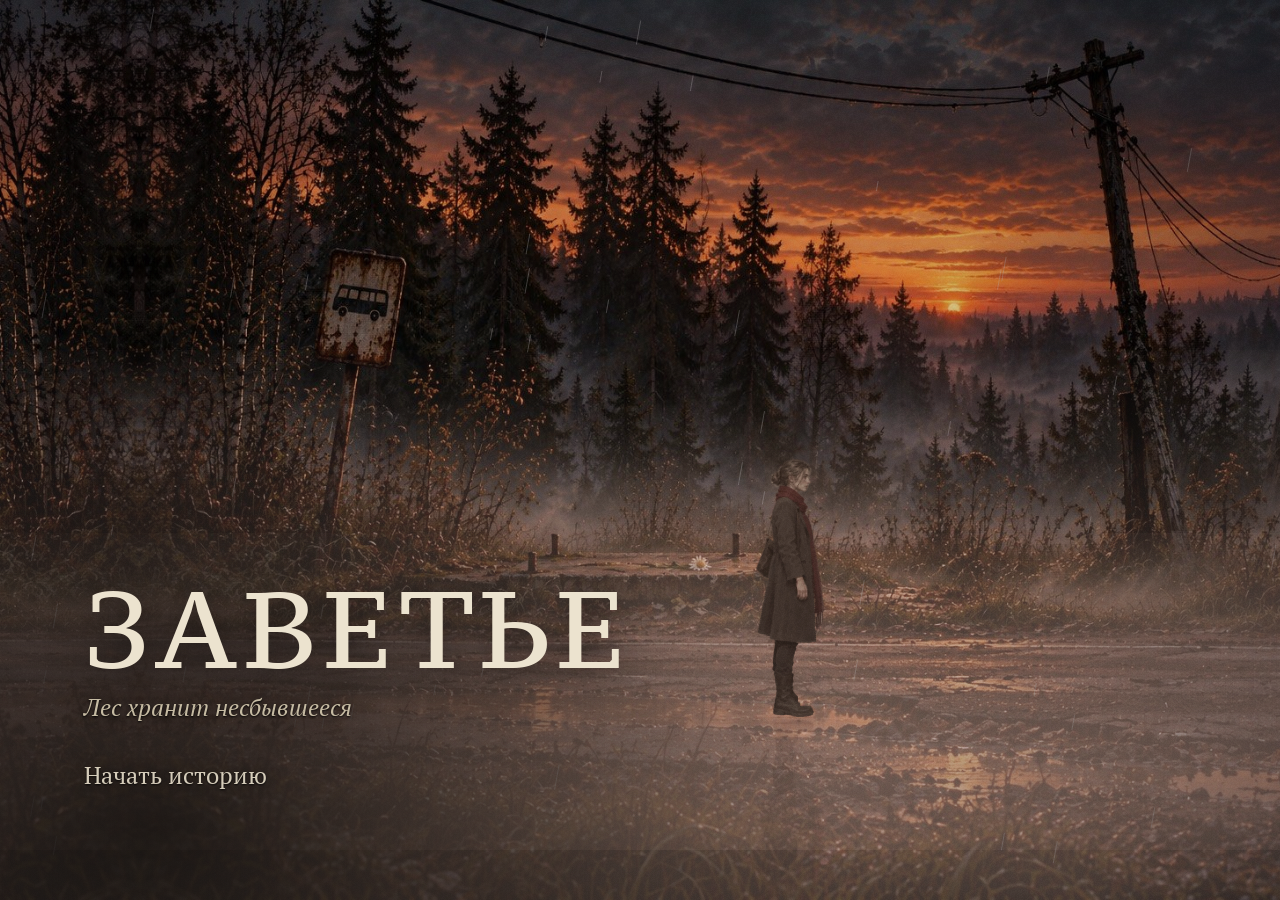
==== zavetye/index.html @ 9f2242a4 "Second audit: quiet book typography and fewer 'generated' tricks - Fonts: PT Serif for text and UI, " ====
<!doctype html>
<html lang="ru">
<head>
<meta charset="utf-8">
<meta name="viewport" content="width=device-width, initial-scale=1, viewport-fit=cover">
<title>Заветье</title>
<meta name="description" content="Заветье: Лес хранит несбывшееся. Атмосферный детектив о памяти: славянский фолк-хоррор, где английская формулировка меняет то, что можно доказать.">
<meta name="theme-color" content="#13110f">
<link rel="icon" href="data:image/svg+xml,%3Csvg xmlns=%27http://www.w3.org/2000/svg%27 viewBox=%270 0 16 16%27%3E%3Cpath d=%27M8 1l7 7-7 7-7-7z%27 fill=%27%238e2520%27/%3E%3C/svg%3E">
<link rel="stylesheet" href="css/fonts.css">
<link rel="stylesheet" href="css/game.css">
</head>
<body>
<canvas id="cv" aria-label="Мир Заветья. Нажмите на землю, чтобы идти."></canvas>
<div class="grain" id="grain"></div>

<header class="hud" id="hud" hidden>
  <div class="left-col">
    <button class="when" id="when" type="button" aria-label="День и время. Нажмите, чтобы вспомнить, что Анна собиралась сделать"><svg id="glyph" viewBox="0 0 22 22" aria-hidden="true"></svg><span id="clk">пролог</span><span class="signal" id="signal" aria-label="Связь" hidden><i></i><i></i><i></i><i></i></span></button>
    <p class="thought" id="thought" aria-live="polite"></p>
  </div>
  <div class="hud-sp"></div>
  <button class="hb" id="bBook" type="button" aria-label="Тетрадь Анны (Tab)"><svg viewBox="0 0 28 28" fill="none" stroke="currentColor" stroke-width="1.5" stroke-linejoin="round" aria-hidden="true"><path d="M6 4.5h14.5a1.5 1.5 0 0 1 1.5 1.5v17.5H7.5A1.5 1.5 0 0 1 6 22z"/><path d="M9 4.5v19M12 9h7M12 12.5h7M12 16h4.5"/><path d="M17 23.5v3l1.5-1.2 1.5 1.2v-3" stroke="#b0372c"/></svg><span class="knot" id="bookDot" hidden></span></button>
  <button class="hb menu-b" id="bMenu" type="button" aria-label="Меню и звук (Esc)"><svg viewBox="0 0 28 28" fill="none" stroke="currentColor" stroke-width="1.6" stroke-linecap="round" aria-hidden="true"><path d="M7 9h14M7 14h14M7 19h14"/></svg></button>
</header>

<div class="menu" id="menu" role="dialog" aria-label="Меню" hidden>
  <h4>Заветье</h4>
  <div class="sec"><button class="it" type="button" data-m="continue">Продолжить</button></div>
  <div class="sec" id="mSound">
    <span class="label">Звук</span>
    <label class="slider" for="volMusic"><span>Музыка</span><input id="volMusic" type="range" min="0" max="100" step="5" data-vol="music"><output id="oMusic"></output></label>
    <label class="slider" for="volAmb"><span>Атмосфера</span><input id="volAmb" type="range" min="0" max="100" step="5" data-vol="amb"><output id="oAmb"></output></label>
    <label class="slider" for="volFx"><span>Эффекты</span><input id="volFx" type="range" min="0" max="100" step="5" data-vol="fx"><output id="oFx"></output></label>
  </div>
  <div class="sec"><span class="label">Размер текста</span><div class="seg" id="mSize"></div></div>
  <div class="sec"><span class="label">Языковая поддержка</span><div class="seg" id="mLang"></div></div>
  <div class="sec"><span class="label">Управление</span>
    <ul class="keys" id="mKeys"></ul></div>
  <div class="sec"><button class="it" type="button" data-m="title">На титульный экран</button><button class="it warn" type="button" data-m="restart">Начать заново</button></div>
</div>

<div class="confirm" id="confirm" role="alertdialog" aria-modal="true" aria-labelledby="cfH" hidden>
  <div class="confirm-card"><h4 id="cfH">Начать заново?</h4><p id="cfP">Текущее сохранение будет удалено: улики, версия и всё, что изменилось в Заветье.</p>
    <div class="row"><button class="tbtn" type="button" id="cfNo">Оставить как есть</button><button class="tbtn danger" type="button" id="cfYes">Удалить и начать</button></div></div>
</div>

<div class="area" id="area"><h2 id="areaName"></h2><small id="areaSub"></small></div>
<button class="prompt" id="prompt" type="button" hidden><i class="dia" aria-hidden="true"></i><span id="promptTx"></span><kbd>E</kbd></button>
<div class="hint off" id="hint" aria-live="polite"></div>
<div class="caption" id="caption" aria-live="polite"></div>

<div class="portrait" id="portL" aria-hidden="true"><div class="fx"><div class="bob"><img class="cur" alt=""><img alt=""></div></div></div>
<div class="portrait right" id="portR" aria-hidden="true"><div class="fx"><div class="bob"><img class="cur" alt=""><img alt=""></div></div></div>
<section class="dlg" id="dlg" hidden aria-live="polite">
  <div class="dlg-in">
    <div class="dlg-who" id="dlgWho"></div>
    <div class="dlg-body" id="dlgBody"><div class="dlg-text" id="dlgText"></div></div>
    <button class="dlg-reply" id="dlgReply" type="button">Ответить</button>
    <div class="dlg-ch" id="dlgCh"></div>
    <button class="dlg-more" id="dlgMore" type="button" aria-label="Дальше"></button>
  </div>
</section>

<div class="nbw" id="nbw" hidden>
  <div class="book nb" role="dialog" aria-modal="true" aria-label="Тетрадь Анны">
    <nav class="marks" id="nbSide" aria-label="Разделы тетради"></nav>
    <div class="page" id="nbMain"></div>
    <nav class="mnav" id="nbMob" aria-label="Разделы тетради"></nav>
    <button class="nb-close" id="nbClose" type="button" aria-label="Закрыть тетрадь">закрыть ×</button>
  </div>
</div>

<div class="scr title" id="titleScr" hidden>
  <div class="t-wrap">
    <h1 class="t-title">Заветье</h1>
    <p class="t-sub">Лес хранит несбывшееся</p>
    <div class="t-acts"><button class="t-btn" id="bNew" type="button">Начать историю</button><button class="t-btn ghost" id="bCont" type="button" hidden>Продолжить</button></div>
    <p class="load-note" id="loadNote">Загружаем Заветье…</p>
  </div>
</div>
<div class="scr lang" id="langScr" hidden>
  <div class="lang-card">
    <h2>Как проходить английский?</h2>
    <p>Часть записей в деле Гриши сделана по-английски. Сколько помощи вам нужно, чтобы их читать? Режим можно поменять в любой момент в меню.</p>
    <div class="modes" id="modePick">
      <button class="mode" type="button" data-d="easy" aria-pressed="false"><b>С поддержкой</b><span>Перевод можно подсмотреть по значку «?», а после первой попытки перевод и пояснение откроются сами. Доска версии подсказывает, что «за» и что «против».</span></button>
      <button class="mode" type="button" data-d="normal" aria-pressed="true"><b>Самостоятельно</b><span>Перевод можно подсмотреть по значку «?». Что значит запись, решаете вы; пояснение — после.</span></button>
      <button class="mode" type="button" data-d="hard" aria-pressed="false"><b>Погружение</b><span>Только оригинал. Ни перевода, ни подсказок.</span></button>
    </div>
    <div class="t-acts"><button class="t-btn" id="bGo" type="button">Начать</button><button class="t-btn ghost" id="bBack" type="button">Назад</button></div>
  </div>
</div>
<div class="scr end" id="endScr" hidden><div class="case-file" id="endBody"></div></div>
<div class="fade" id="fade"></div>
<div class="toast" id="toast" role="status"></div>
<div class="saved" id="saved">сохранено</div>
<script src="js/engine.js"></script>
<script src="js/analytics.js"></script>
<script src="js/evidence.js"></script>
<script src="data/characters.js"></script>
<script src="data/scenes.js"></script>
<script src="data/lore.js"></script>
<script src="js/world.js"></script>
<script src="js/render.js"></script>
<script src="js/art.js"></script>
<script src="js/draw.js"></script>
<script src="js/audio.js"></script>
<script src="js/ui.js"></script>
<script src="js/notebook.js"></script>
<script src="js/main.js"></script>
</body>
</html>
---- zavetye/css/fonts.css ----
/* локальные шрифты (OFL): PT Serif — текст и интерфейс, PT Serif Caption — титулы и главы, PT Mono — билеты и машинопись, Caveat — только почерк Аглаи и найденные записки */
@font-face{font-family:'PT Serif';font-style:normal;font-weight:400;font-display:swap;src:url(../fonts/pt-serif-cyrillic-400-normal.woff2) format('woff2');unicode-range:U+0301, U+0400-045F, U+0490-0491, U+04B0-04B1, U+2116}
@font-face{font-family:'PT Serif';font-style:normal;font-weight:400;font-display:swap;src:url(../fonts/pt-serif-latin-400-normal.woff2) format('woff2');unicode-range:U+0000-00FF, U+0131, U+0152-0153, U+02BB-02BC, U+02C6, U+02DA, U+02DC, U+0304, U+0308, U+0329, U+2000-206F, U+20AC, U+2122, U+2191, U+2193, U+2212, U+2215, U+FEFF, U+FFFD}
@font-face{font-family:'PT Serif';font-style:italic;font-weight:400;font-display:swap;src:url(../fonts/pt-serif-cyrillic-400-italic.woff2) format('woff2');unicode-range:U+0301, U+0400-045F, U+0490-0491, U+04B0-04B1, U+2116}
@font-face{font-family:'PT Serif';font-style:italic;font-weight:400;font-display:swap;src:url(../fonts/pt-serif-latin-400-italic.woff2) format('woff2');unicode-range:U+0000-00FF, U+0131, U+0152-0153, U+02BB-02BC, U+02C6, U+02DA, U+02DC, U+0304, U+0308, U+0329, U+2000-206F, U+20AC, U+2122, U+2191, U+2193, U+2212, U+2215, U+FEFF, U+FFFD}
@font-face{font-family:'PT Serif';font-style:normal;font-weight:700;font-display:swap;src:url(../fonts/pt-serif-cyrillic-700-normal.woff2) format('woff2');unicode-range:U+0301, U+0400-045F, U+0490-0491, U+04B0-04B1, U+2116}
@font-face{font-family:'PT Serif';font-style:normal;font-weight:700;font-display:swap;src:url(../fonts/pt-serif-latin-700-normal.woff2) format('woff2');unicode-range:U+0000-00FF, U+0131, U+0152-0153, U+02BB-02BC, U+02C6, U+02DA, U+02DC, U+0304, U+0308, U+0329, U+2000-206F, U+20AC, U+2122, U+2191, U+2193, U+2212, U+2215, U+FEFF, U+FFFD}
@font-face{font-family:'PT Serif';font-style:italic;font-weight:700;font-display:swap;src:url(../fonts/pt-serif-cyrillic-700-italic.woff2) format('woff2');unicode-range:U+0301, U+0400-045F, U+0490-0491, U+04B0-04B1, U+2116}
@font-face{font-family:'PT Serif';font-style:italic;font-weight:700;font-display:swap;src:url(../fonts/pt-serif-latin-700-italic.woff2) format('woff2');unicode-range:U+0000-00FF, U+0131, U+0152-0153, U+02BB-02BC, U+02C6, U+02DA, U+02DC, U+0304, U+0308, U+0329, U+2000-206F, U+20AC, U+2122, U+2191, U+2193, U+2212, U+2215, U+FEFF, U+FFFD}
@font-face{font-family:'PT Serif Caption';font-style:normal;font-weight:400;font-display:swap;src:url(../fonts/pt-serif-caption-cyrillic-400-normal.woff2) format('woff2');unicode-range:U+0301, U+0400-045F, U+0490-0491, U+04B0-04B1, U+2116}
@font-face{font-family:'PT Serif Caption';font-style:normal;font-weight:400;font-display:swap;src:url(../fonts/pt-serif-caption-latin-400-normal.woff2) format('woff2');unicode-range:U+0000-00FF, U+0131, U+0152-0153, U+02BB-02BC, U+02C6, U+02DA, U+02DC, U+0304, U+0308, U+0329, U+2000-206F, U+20AC, U+2122, U+2191, U+2193, U+2212, U+2215, U+FEFF, U+FFFD}
@font-face{font-family:'Caveat';font-style:normal;font-weight:500 700;font-display:swap;src:url(../fonts/caveat-500-cyrillic.woff2) format('woff2');unicode-range:U+0301, U+0400-045F, U+0490-0491, U+04B0-04B1, U+2116}
@font-face{font-family:'Caveat';font-style:normal;font-weight:500 700;font-display:swap;src:url(../fonts/caveat-500-latin.woff2) format('woff2');unicode-range:U+0000-00FF, U+0131, U+0152-0153, U+02BB-02BC, U+02C6, U+02DA, U+02DC, U+0304, U+0308, U+0329, U+2000-206F, U+20AC, U+2122, U+2191, U+2193, U+2212, U+2215, U+FEFF, U+FFFD}
@font-face{font-family:'PT Mono';font-style:normal;font-weight:400;font-display:swap;src:url(../fonts/pt-mono-400-cyrillic.woff2) format('woff2');unicode-range:U+0301, U+0400-045F, U+0490-0491, U+04B0-04B1, U+2116}
@font-face{font-family:'PT Mono';font-style:normal;font-weight:400;font-display:swap;src:url(../fonts/pt-mono-400-latin.woff2) format('woff2');unicode-range:U+0000-00FF, U+0131, U+0152-0153, U+02BB-02BC, U+02C6, U+02DA, U+02DC, U+0304, U+0308, U+0329, U+2000-206F, U+20AC, U+2122, U+2191, U+2193, U+2212, U+2215, U+FEFF, U+FFFD}
---- zavetye/css/game.css ----
/* =====================================================================
   ЗАВЕТЬЕ — дизайн-система
   Интерфейс — часть мира: вещи Анны, старая бумага, карандаш, чернила.
   Один тёмный мир (тема намеренно одна). Палитра: уголь, тёплый молочный, старое дерево,
   выцветший беж. Акцент — тёмная красная нить (связь, память, версия). Второй — тусклая латунь.
   Зелёный — только для статуса «подтверждено». Фиолетового нет.
   Шрифты: Alegreya — текст; Cormorant Garamond — титулы и главы; Caveat — рукопись;
   PT Mono — печатные документы.
   ===================================================================== */
:root{
  color-scheme:dark;
  --coal:#13110f; --coal-2:#1d1a16; --coal-3:#2b2620;
  --milk:#ece3cf; --milk-2:#c6bba3; --milk-3:#8d8371;
  --wood:#4b3526; --wood-2:#6a4a33;
  --beige:#d8c9a8; --paper:#ece3cc; --old:#dccdab;   /* бумага: чистый лист и старый документ */
  --paper-2:var(--old); --paper-3:#c7b48b;
  --ink:#251e17; --graphite:#57504a;
  --thread:#7a2a26; --thread-2:#9c3329;               /* красная нить: улика, связь, противоречие; яркий — только для новой связи */
  --danger:#5e1d1a;
  --brass:#a88d5a; --brass-2:#c9ae75;
  --ok:#5b7a50;
  /* четыре роли: текст, титулы, почерк (только Аглая и найденные записки), машинопись */
  --body:"PT Serif",Georgia,"Times New Roman",serif;
  --display:"PT Serif Caption","PT Serif","Iowan Old Style",Baskerville,Georgia,serif;
  --note:"Caveat","Segoe Print","Bradley Hand",cursive;
  --mono:"PT Mono","Courier New",ui-monospace,monospace;
  --shadow-text:0 1px 2px rgba(0,0,0,.9),0 0 18px rgba(0,0,0,.65);
  --fs:1;                       /* размер текста из настроек: .9 / 1 / 1.15 */
  --vs:1;                       /* масштаб под экран: больше на больших мониторах */
}
*{box-sizing:border-box}
html,body{height:100%;margin:0;overflow:hidden;background:var(--coal);color:var(--milk);font:400 calc(17.5px * var(--fs) * var(--vs))/1.5 var(--body);-webkit-text-size-adjust:100%;overscroll-behavior:none}
button{font:inherit;color:inherit;cursor:pointer;background:none;border:0;padding:0;-webkit-tap-highlight-color:transparent}
:focus-visible{outline:2px solid var(--milk);outline-offset:3px;box-shadow:0 0 0 5px rgba(19,17,15,.75)}
.book :focus-visible,.menu :focus-visible,.confirm-card :focus-visible,.case-file :focus-visible{outline-color:var(--ink);box-shadow:none}
[hidden]{display:none!important}
.label{font:700 calc(12px * var(--fs) * var(--vs))/1.2 var(--body);letter-spacing:.06em;text-transform:uppercase}

/* ---------- мир ---------- */
#cv{position:fixed;inset:0;width:100%;height:100%;display:block;touch-action:none;cursor:default}
#cv.hot{cursor:url("data:image/svg+xml,%3Csvg xmlns='http://www.w3.org/2000/svg' width='24' height='24' viewBox='0 0 24 24'%3E%3Cpath d='M12 3l8 9-8 9-8-9z' fill='rgba(20,17,15,.35)' stroke='%23ece3cf' stroke-width='1.6'/%3E%3Cpath d='M12 8l3.5 4-3.5 4-3.5-4z' fill='%23b0372c'/%3E%3C/svg%3E") 12 12,pointer}
.grain{position:fixed;inset:0;pointer-events:none;z-index:2;opacity:.16;mix-blend-mode:soft-light;background-size:256px 256px}
.fade{position:fixed;inset:0;background:#070605;opacity:0;pointer-events:none;transition:opacity .45s ease;z-index:30}
.fade.on{opacity:1}

/* правило одного фокуса: в разговоре HUD гаснет, при названии места нет подсказки, в тетради мир уходит назад */
body.f-dlg .hud{opacity:.06;pointer-events:none}
body.f-dlg .prompt,body.f-dlg .hint,body.f-area .prompt,body.f-nb .prompt,body.f-nb .hint{opacity:0!important;pointer-events:none}
body.f-dlg .thought,body.f-nb .thought{opacity:0}
body.f-nb .hud{opacity:0;pointer-events:none}

/* ---------- HUD: только день/время и тетрадь ---------- */
.hud{position:fixed;left:0;right:0;top:0;z-index:16;display:flex;align-items:flex-start;gap:12px;padding:calc(14px + env(safe-area-inset-top,0px)) 18px 0;pointer-events:none;transition:opacity .4s}
.hud > *{pointer-events:auto}
.left-col{display:flex;flex-direction:column;align-items:flex-start;gap:6px;min-width:0}
.when{display:inline-flex;align-items:center;gap:9px;padding:4px 2px;color:var(--milk);text-shadow:var(--shadow-text);font:400 calc(17px * var(--fs) * var(--vs))/1 var(--body);letter-spacing:.01em}
.when svg{width:20px;height:20px;flex:none;filter:drop-shadow(0 1px 2px rgba(0,0,0,.8))}
.signal{display:inline-flex;align-items:flex-end;gap:2px;height:11px;margin-left:4px}
.signal i{width:3px;background:var(--milk);opacity:.18}
.signal i:nth-child(1){height:3px}.signal i:nth-child(2){height:6px}.signal i:nth-child(3){height:9px}.signal i:nth-child(4){height:11px}
.signal i.on{opacity:.85}
.thought{margin:0;max-width:min(440px,62vw);white-space:nowrap;overflow:hidden;text-overflow:ellipsis;font:italic 400 calc(18px * var(--fs) * var(--vs))/1.3 var(--body);color:var(--milk);text-shadow:var(--shadow-text);opacity:0;transform:translateY(-4px);transition:opacity .9s ease,transform .9s ease;pointer-events:none}
.thought.on{opacity:.95;transform:none}
.hud-sp{flex:1}
.hb{position:relative;display:inline-grid;place-items:center;width:42px;height:42px;color:var(--milk);filter:drop-shadow(0 1px 3px rgba(0,0,0,.85));opacity:.9;transition:opacity .2s,transform .2s}
.hb:hover{opacity:1}
.hb svg{width:26px;height:26px}
.hb.menu-b{opacity:.55}
.hb.menu-b:hover{opacity:.9}
.hb .knot{position:absolute;top:3px;right:2px;width:12px;height:12px;border-radius:50%;background:radial-gradient(circle at 40% 35%,var(--thread-2),var(--thread) 70%);box-shadow:0 0 0 2px rgba(19,17,15,.7)}

/* ---------- меню: бумажный листок ---------- */
.menu{position:fixed;right:16px;top:calc(62px + env(safe-area-inset-top,0px));z-index:27;width:min(330px,calc(100vw - 32px));max-height:calc(100% - 90px);overflow:auto;padding:16px 18px 14px;background:var(--paper);color:var(--ink);box-shadow:0 18px 50px rgba(0,0,0,.6)}
.menu h4{margin:0 0 6px;font:400 calc(23px * var(--fs) * var(--vs))/1.1 var(--display)}
.menu .sec{padding:8px 0;border-top:1px solid rgba(37,30,23,.18)}
.menu .sec:first-of-type{border-top:0}
.menu .label{color:var(--graphite);margin-bottom:6px;display:block}
.menu .it{display:block;width:100%;text-align:left;padding:6px 0;font-size:calc(17px * var(--fs) * var(--vs));color:var(--ink)}
.menu .it:hover{text-decoration:underline;text-underline-offset:3px}
.menu .it.warn{color:var(--danger)}
.slider{display:grid;grid-template-columns:96px 1fr 30px;align-items:center;gap:8px;font-size:calc(15px * var(--fs) * var(--vs));padding:2px 0}
.slider input{width:100%;accent-color:var(--ink)}
.slider output{font:calc(13px * var(--fs) * var(--vs)) var(--mono);color:var(--graphite);text-align:right}
.seg{display:flex;gap:4px;flex-wrap:wrap}
.seg button{padding:4px 10px;border:1px solid rgba(37,30,23,.35);font-size:calc(14.5px * var(--fs) * var(--vs));color:var(--ink)}
.seg button[aria-pressed="true"]{background:var(--ink);color:var(--paper);border-color:var(--ink)}
.keys{margin:4px 0 0;padding:0;list-style:none;font-size:calc(14.5px * var(--fs) * var(--vs));color:var(--graphite)}
.keys kbd{font:calc(12.5px * var(--fs) * var(--vs)) var(--mono);padding:0 4px;border:1px solid rgba(37,30,23,.35);color:var(--ink)}

/* подтверждение */
.confirm{position:fixed;inset:0;z-index:45;display:grid;place-items:center;padding:16px;background:rgba(7,6,5,.72)}
.confirm-card{width:min(420px,100%);padding:20px 22px 16px;background:var(--paper);color:var(--ink);box-shadow:0 20px 60px rgba(0,0,0,.7)}
.confirm-card h4{margin:0 0 8px;font:400 calc(25px * var(--fs) * var(--vs))/1.1 var(--display)}
.confirm-card p{margin:0 0 14px;font-size:calc(16.5px * var(--fs) * var(--vs))}
.confirm-card .row{display:flex;gap:14px;justify-content:flex-end;flex-wrap:wrap}
.tbtn{padding:6px 2px;font:700 calc(17px * var(--fs) * var(--vs))/1.1 var(--body);color:var(--ink);border-bottom:1.5px solid transparent}
.tbtn:hover{border-bottom-color:currentColor}
.tbtn.danger{color:var(--danger)}

/* ---------- название места: один раз, при первом входе ---------- */
.area{position:fixed;left:0;right:0;top:24%;z-index:9;text-align:center;pointer-events:none;opacity:0;transition:opacity 1.4s ease}
.area.on{opacity:1}
.area h2{display:inline-block;margin:0;padding:0 24px;font:400 clamp(28px,4vw,50px)/1.05 var(--display);letter-spacing:.05em;text-transform:uppercase;color:var(--milk);text-shadow:var(--shadow-text)}
.area small{display:block;margin:10px auto 0;font:italic 400 calc(18px * var(--fs) * var(--vs))/1.3 var(--body);color:var(--milk-2);text-shadow:var(--shadow-text)}

/* ---------- подсказка взаимодействия: ромб и подпись ---------- */
.prompt{position:fixed;z-index:11;transform:translate(-50%,-100%);display:inline-flex;align-items:center;gap:8px;padding:2px 4px;color:var(--milk);font:400 calc(16px * var(--fs) * var(--vs))/1.2 var(--body);white-space:nowrap;text-shadow:var(--shadow-text);transition:opacity .25s}
.prompt .dia{width:11px;height:11px;flex:none;border:1.5px solid var(--milk);transform:rotate(45deg);box-shadow:0 0 6px rgba(0,0,0,.8);animation:dia .6s ease-out 1}
.prompt kbd{font:calc(11.5px * var(--fs) * var(--vs))/1 var(--mono);padding:2px 4px;border:1px solid rgba(236,227,207,.4);color:var(--milk-2);text-shadow:none;opacity:.8}
.prompt:hover .dia{background:var(--milk)}
@keyframes dia{from{opacity:0;transform:rotate(45deg) scale(.6)}}
@media (pointer:coarse){.prompt kbd{display:none}}
.hint{position:fixed;left:50%;bottom:calc(26px + env(safe-area-inset-bottom,0px));z-index:9;transform:translateX(-50%);max-width:calc(100% - 32px);padding:4px 8px;font:400 calc(16px * var(--fs) * var(--vs))/1.35 var(--body);color:var(--milk);text-align:center;text-shadow:var(--shadow-text);transition:opacity .8s}
.hint kbd{font:calc(13px * var(--fs) * var(--vs)) var(--mono);padding:1px 5px;border:1px solid rgba(236,227,207,.45);margin:0 2px;text-shadow:none}
.hint.off{opacity:0;pointer-events:none}
/* подпись к важному звуку (дублирует звук текстом) */
.caption{position:fixed;left:50%;top:calc(70px + env(safe-area-inset-top,0px));z-index:21;transform:translateX(-50%);max-width:calc(100% - 32px);font:400 calc(15px * var(--fs) * var(--vs))/1.35 var(--body);color:var(--milk-2);text-shadow:var(--shadow-text);opacity:0;transition:opacity .6s;pointer-events:none;text-align:center}
.caption.on{opacity:1}

/* ---------- диалог: кинематографичный нижний градиент, без рамки ---------- */
.dlg{position:fixed;left:0;right:0;bottom:0;z-index:20;display:flex;justify-content:center;padding:clamp(70px,14vh,130px) 16px calc(18px + env(safe-area-inset-bottom,0px));
  background:linear-gradient(0deg,rgba(14,12,10,.94) 0%,rgba(14,12,10,.86) 46%,rgba(14,12,10,.5) 74%,rgba(14,12,10,0) 100%);animation:rise .35s ease-out;pointer-events:none}
@keyframes rise{from{opacity:0;transform:translateY(10px)}}
.dlg-in{position:relative;width:min(calc(720px * var(--vs)),100%);pointer-events:auto;display:flex;flex-direction:column;max-height:min(46vh,430px)}
.dlg-who{min-height:1.2em;margin:0 0 4px;font:700 calc(16px * var(--fs) * var(--vs))/1.2 var(--body);color:var(--brass-2);letter-spacing:.02em;text-shadow:0 1px 2px rgba(0,0,0,.8)}
.dlg-who.narr{color:var(--milk-3)}
.dlg-body{overflow:auto;cursor:pointer;min-height:2.6em;flex:1 1 auto;scrollbar-width:thin}
.dlg-text p{margin:0 0 .45em;font-size:calc(19px * var(--fs) * var(--vs));line-height:1.5;color:var(--milk);text-shadow:0 1px 2px rgba(0,0,0,.7);animation:fin .45s ease-out}
.dlg-text p.dl{font-style:normal}
.dlg-text.cap > p:first-child::first-letter{float:left;margin:7px 9px 0 0;font:400 3em/.78 var(--display);color:var(--brass-2)}
@keyframes fin{from{opacity:0;transform:translateY(4px)}}
.dlg-text ul{margin:0 0 .6em;padding-left:1.2em;font-size:calc(18px * var(--fs) * var(--vs))}
.dlg-text .rule{font-style:italic;color:var(--milk-2)}
.dlg-more{position:absolute;right:0;bottom:-6px;width:22px;height:22px;display:grid;place-items:center}
.dlg-more::before{content:"";width:9px;height:9px;border:1.5px solid var(--milk-2);transform:rotate(45deg);opacity:.7}
.dlg-reply{display:none}
/* варианты: строки реплик с номером; при наведении — светлая линия, красный остаётся за уликами */
.dlg-ch{display:flex;flex-direction:column;gap:1px;margin-top:8px;overflow:auto;min-height:0;flex:0 1 auto;scrollbar-width:thin}
.ch{display:flex;align-items:baseline;gap:12px;width:100%;text-align:left;padding:5px 10px 5px 12px;color:var(--milk);font-size:calc(18px * var(--fs) * var(--vs));line-height:1.35;border-left:1.5px solid transparent;animation:fin .35s ease-out both;transition:border-color .2s,padding .2s,color .2s}
.ch .n{flex:none;min-width:1.2em;font:400 calc(12px * var(--fs) * var(--vs))/1 var(--mono);color:var(--milk-3)}
.ch .tx{flex:1;min-width:0}
.ch.say .tx{font-style:italic}
.ch.act .tx{color:var(--milk-2)}
.ch:hover,.ch:focus-visible{border-left-color:var(--milk-2);padding-left:16px;outline:none;color:var(--milk)}
.ch:hover .tx,.ch:focus-visible .tx{color:var(--milk)}
.ch.key .tx{border-bottom:1px solid rgba(156,51,41,.6)}
.ch .sub{display:block;font:italic calc(15px * var(--fs) * var(--vs)) var(--body);color:var(--milk-3);margin-top:1px}
.ch .cost{flex:none;font:400 calc(13px * var(--fs) * var(--vs)) var(--body);color:var(--milk-3)}
.ch[disabled]{opacity:.4;cursor:not-allowed}

/* вставки в тексте: улика, изменение мира, документы */
.gain{display:inline-flex;align-items:center;gap:8px;margin:.2em 0 .5em;font:700 calc(17px * var(--fs) * var(--vs))/1.3 var(--body);color:var(--milk)}
.gain::before{content:"";width:9px;height:9px;flex:none;border:1.5px solid var(--thread-2);transform:rotate(45deg)}
.change{display:block;margin:.4em 0 .7em;padding:2px 0 2px 14px;border-left:1.5px solid var(--brass);color:var(--milk);font-style:italic;font-size:calc(17px * var(--fs) * var(--vs));max-width:56ch}
.change b{display:block;margin-bottom:2px;font:700 calc(12px * var(--fs) * var(--vs))/1.2 var(--body);font-style:normal;letter-spacing:.06em;text-transform:uppercase;color:var(--brass-2)}
.envelope{display:inline-block;margin:.2em 0 .6em;padding:12px 18px;background:var(--paper);color:var(--ink);font:500 calc(28px * var(--fs) * var(--vs))/1.2 var(--note);transform:rotate(-.6deg);box-shadow:0 10px 30px rgba(0,0,0,.6);text-shadow:none;position:relative}
.envelope::after{content:"";position:absolute;left:12px;right:12px;bottom:6px;height:6px;background:repeating-linear-gradient(90deg,var(--thread) 0 10px,transparent 10px 14px);opacity:.55}
.note{display:block;margin:.3em 0 .7em;padding:12px 16px;max-width:46ch;background:var(--paper);color:var(--ink);box-shadow:0 10px 30px rgba(0,0,0,.6);text-shadow:none;border-top:2px solid var(--thread)}
/* записка Аглаи — её почерк */
.note .en{font:500 calc(22px * var(--fs) * var(--vs))/1.3 var(--note)}
.sentence{display:block;margin:6px 0 10px;padding:4px 0 4px 14px;color:var(--milk);border-left:2px solid var(--thread-2);font:italic 400 calc(19px * var(--fs) * var(--vs))/1.45 var(--body)}
.mono{font-family:var(--mono);font-size:calc(15px * var(--fs) * var(--vs));line-height:1.55;padding:10px 14px;background:var(--old);color:var(--ink);display:block;margin:.2em 0 .6em;text-shadow:none}
/* английский: тем же книжным шрифтом, ключевая конструкция подчёркнута красным карандашом */
.en{font:inherit;color:inherit}
.en u{text-decoration:none;border-bottom:1.5px solid var(--thread-2);padding-bottom:1px}
.nb .en u,.note .en u{border-bottom-color:var(--thread)}
.tr{display:block;font:italic 400 .86em/1.35 var(--body);color:var(--milk-2);margin-top:2px}
.note .tr,.nb .tr{color:var(--graphite)}
.tr::before{content:"✎ ";font-family:var(--body);font-size:.8em;opacity:.7}
.trb{margin-left:8px;width:22px;height:22px;border:1px solid currentColor;border-radius:50%;font:700 calc(13px * var(--fs) * var(--vs))/20px var(--body);color:var(--milk-3);vertical-align:middle;text-align:center}
.trb:hover{color:var(--milk)}
.note .trb,.nb .trb{color:var(--graphite)}

/* ---------- портреты: не выше ~70% экрана ---------- */
.portrait{position:fixed;bottom:0;left:max(2vw,8px);z-index:19;height:min(70vh,720px);pointer-events:none;opacity:0;transform:translateX(-24px);transform-origin:50% 100%;transition:opacity .45s ease,transform .45s ease,filter .4s ease}
.portrait.right{left:auto;right:max(2vw,8px);transform:translateX(24px)}
.portrait.on{opacity:1;transform:none}
.portrait.on.listen{filter:brightness(.55) saturate(.75);transform:translateY(14px) scale(.96)}
.portrait.on.away{filter:brightness(.42) saturate(.6);transform:translateX(5vw) scale(.94)}
.portrait.on.away .fx{transform:scaleX(-1)}
.portrait .fx,.portrait .bob{height:100%;transform-origin:50% 100%;transition:transform .6s ease}
.portrait .bob{position:relative}
.portrait img{display:block;height:100%;width:auto;filter:drop-shadow(0 12px 30px rgba(0,0,0,.6));opacity:0;position:absolute;bottom:0;left:0;transition:opacity .38s ease}
.portrait.right img{left:auto;right:0}
.portrait img.cur{position:relative;opacity:1}
.portrait .fx.flinch{animation:flinch .5s ease-out}
.portrait .fx.pop{animation:pop .55s ease-out}
@keyframes flinch{0%{transform:none}15%{transform:translate(-8px,3px) rotate(-.6deg)}35%{transform:translate(6px,0) rotate(.4deg)}55%{transform:translate(-3px,1px)}75%{transform:translate(2px,0)}100%{transform:none}}
@keyframes pop{0%{transform:none}40%{transform:scale(1.02) translateY(-4px)}100%{transform:none}}

/* ---------- тетрадь Анны: физическая вещь ---------- */
.nbw{position:fixed;inset:0;z-index:25;display:flex;align-items:center;justify-content:center;padding:calc(14px + env(safe-area-inset-top,0px)) 16px calc(14px + env(safe-area-inset-bottom,0px));background:radial-gradient(ellipse at 50% 45%,rgba(10,9,8,.55),rgba(7,6,5,.88))}
.book{position:relative;width:min(calc(1060px * var(--vs)),calc(100% - 46px));height:min(calc(780px * var(--vs)),100%);display:flex;color:var(--ink);animation:rise2 .3s ease-out}
@keyframes rise2{from{opacity:0;transform:translateY(10px)}}
.book::before{content:"";position:absolute;inset:-9px -6px -9px -12px;background:linear-gradient(90deg,#2a1f17,#3a2b20 6%,#2d2219);border-radius:3px 6px 6px 3px;box-shadow:0 30px 90px rgba(0,0,0,.85)}
.page{position:relative;flex:1;min-width:0;overflow:auto;padding:30px 40px 46px 66px;background-color:var(--paper);
  background-image:
    linear-gradient(90deg,transparent 46px,rgba(122,42,38,.4) 46px,rgba(122,42,38,.4) 47.5px,transparent 47.5px),
    repeating-linear-gradient(180deg,transparent 0 31px,rgba(60,70,90,.1) 31px 32px);
  box-shadow:inset 8px 0 18px -10px rgba(0,0,0,.3);scrollbar-width:thin;scrollbar-color:var(--paper-3) transparent}
.page::after{content:"";position:fixed;pointer-events:none}
.marks{position:absolute;top:34px;right:-40px;display:flex;flex-direction:column;gap:6px;z-index:2}
.mark{position:relative;display:block;width:44px;min-height:96px;padding:10px 0;writing-mode:vertical-rl;text-align:center;font:600 calc(15px * var(--fs) * var(--vs))/1 var(--body);letter-spacing:.03em;color:rgba(37,30,23,.78);background:var(--old);box-shadow:3px 3px 8px rgba(0,0,0,.35);border-radius:0 4px 4px 0;transform:translateX(-6px);transition:transform .2s,background .2s}
.mark:hover{transform:translateX(-2px)}
.mark[aria-selected="true"]{transform:none;background:var(--paper);color:var(--ink);box-shadow:3px 3px 8px rgba(0,0,0,.35),inset 3px 0 0 var(--thread)}
.mark .n{display:block;margin-top:6px;writing-mode:horizontal-tb;font:400 calc(12px * var(--fs) * var(--vs)) var(--mono);color:var(--thread)}
.nb-close{position:absolute;top:10px;right:14px;z-index:3;padding:2px 6px;font:400 calc(15px * var(--fs) * var(--vs))/1 var(--body);color:var(--graphite)}
.nb-close:hover{color:var(--ink);text-decoration:underline}
.mnav{display:none}
.nb h3{margin:26px 0 10px;font:700 calc(16px * var(--fs) * var(--vs))/1.3 var(--body);letter-spacing:.01em;color:var(--graphite)}
.nb h3:first-child{margin-top:0}
.nb p{margin:0 0 .7em;font-size:calc(17px * var(--fs) * var(--vs));line-height:1.5}
.case-h{font:400 calc(32px * var(--fs) * var(--vs))/1.1 var(--display);color:var(--ink);margin:0 0 4px;text-wrap:balance}
.case-q{font:italic 400 calc(18px * var(--fs) * var(--vs))/1.4 var(--body);color:var(--graphite);margin-bottom:16px;max-width:52ch}
.empty{color:var(--graphite);font:400 calc(16.5px * var(--fs) * var(--vs))/1.45 var(--body)}
.pencil{font:400 calc(16.5px * var(--fs) * var(--vs))/1.45 var(--body);color:var(--graphite)}
.thread-orn{display:block;height:14px;margin:6px 0 12px;background:var(--orn) repeat-x 0 50%/28px 14px;opacity:.75}
:root{--orn:url("data:image/svg+xml,%3Csvg xmlns='http://www.w3.org/2000/svg' width='28' height='14' viewBox='0 0 28 14'%3E%3Cpath d='M7 1l6 6-6 6-6-6z' fill='none' stroke='%238e2520' stroke-width='1.2'/%3E%3Cpath d='M7 4v6M4 7h6' stroke='%238e2520' stroke-width='1'/%3E%3Cpath d='M17 7h3M24 7h3M21 4l1.5 3L21 10' fill='none' stroke='%238e2520' stroke-width='1'/%3E%3C/svg%3E")}

/* улики — разные предметы */
.objs{display:flex;flex-wrap:wrap;gap:22px 26px;align-items:flex-start}
.obj{position:relative;width:250px;max-width:100%;color:var(--ink);transition:transform .2s}
.obj .cap{margin-top:8px;font:700 calc(16px * var(--fs) * var(--vs))/1.25 var(--body);color:var(--ink)}
.obj .src{font:700 calc(11.5px * var(--fs) * var(--vs))/1.3 var(--body);letter-spacing:.05em;text-transform:uppercase;color:var(--graphite)}
.obj .txt{margin:6px 0 0;font-size:calc(15.5px * var(--fs) * var(--vs));line-height:1.42}
.obj.doubt .cap,.obj.doubt .txt{text-decoration:line-through;text-decoration-color:var(--thread);text-decoration-thickness:1.5px}
.obj.doubt{opacity:.7}
.obj.pinned::after{content:"";position:absolute;top:-7px;left:50%;width:12px;height:12px;margin-left:-6px;border-radius:50%;background:radial-gradient(circle at 40% 35%,var(--thread-2),var(--thread) 70%);box-shadow:0 2px 3px rgba(0,0,0,.4)}
.obj-acts{display:flex;gap:12px;flex-wrap:wrap;margin-top:6px}
.obj-acts button{font:400 calc(14.5px * var(--fs) * var(--vs))/1.2 var(--body);color:var(--graphite);border-bottom:1px dashed rgba(87,80,74,.5)}
.obj-acts button:hover{color:var(--ink)}
.obj-acts .on{color:var(--thread)}
/* фото: фотобумага и один уголок; лёгкий наклон — только у вклеенного снимка */
.photo{position:relative;background:#f3eee2;padding:8px 8px 8px;box-shadow:0 3px 9px rgba(40,30,20,.28);transform:rotate(-.7deg)}
.photo img{display:block;width:100%;aspect-ratio:1;object-fit:cover;filter:contrast(.97)}
.photo::before{content:"";position:absolute;left:-3px;top:-3px;width:20px;height:20px;background:linear-gradient(135deg,#3a312a 50%,transparent 50%);opacity:.85}
.photo .cap{margin:8px 0 0;font-size:calc(15px * var(--fs) * var(--vs))}
.photo + .txt{margin-top:8px}
/* билет / расписание — печатный документ */
.ticket{padding:12px 14px;background:var(--old);border:1px solid rgba(37,30,23,.25);font:calc(14px * var(--fs) * var(--vs))/1.5 var(--mono);box-shadow:0 3px 8px rgba(40,30,20,.2);background-image:radial-gradient(circle at 0 50%,transparent 7px,var(--old) 8px),radial-gradient(circle at 100% 50%,transparent 7px,var(--old) 8px)}
.ticket b{display:block;font-weight:400;letter-spacing:.06em;border-bottom:1px dashed rgba(37,30,23,.35);margin-bottom:4px;padding-bottom:3px}
.ticket .circ{display:inline-block;padding:0 4px;border:1.5px solid var(--graphite);border-radius:50%}
/* показания — карточка со словами, записанными Анной */
.testi{padding:12px 14px 10px;background:var(--paper);box-shadow:0 2px 7px rgba(40,30,20,.2)}
.testi q{display:block;font:italic 400 calc(16.5px * var(--fs) * var(--vs))/1.45 var(--body);color:var(--ink)}
.testi q::before,.testi q::after{content:none}
/* письмо / записка */
.letter{padding:14px 16px;background:var(--paper);box-shadow:0 3px 10px rgba(40,30,20,.24)}
.letter .pen{font:500 calc(21px * var(--fs) * var(--vs))/1.25 var(--note);color:#2b3a78}
/* рисунок-видение — карандашный набросок */
.drawing{padding:8px;background:var(--paper);box-shadow:0 3px 9px rgba(40,30,20,.2)}
.drawing img{display:block;width:100%;mix-blend-mode:multiply;filter:contrast(1.1)}
/* школьный лист в клетку — вклеен */
.sheet{padding:14px 16px 12px 30px;background-color:var(--paper);background-image:linear-gradient(90deg,transparent 22px,rgba(142,37,32,.45) 22px,rgba(142,37,32,.45) 23px,transparent 23px),linear-gradient(rgba(60,90,130,.16) 1px,transparent 1px),linear-gradient(90deg,rgba(60,90,130,.16) 1px,transparent 1px);background-size:100% 100%,14px 14px,14px 14px;box-shadow:0 3px 9px rgba(40,30,20,.22)}
.sheet .en{color:var(--ink);font-size:calc(18px * var(--fs) * var(--vs))}
.sheet .red{display:block;margin-top:4px;font:500 calc(21px * var(--fs) * var(--vs))/1.2 var(--note);color:var(--thread)}
.blank{color:var(--graphite);font-style:italic}

/* доска версии: тезис, приколотые свидетельства и красная нить по решению игрока */
.board{position:relative;margin:4px 0 8px;padding:18px 16px 18px;background:linear-gradient(135deg,#c9b48a,#bba377);box-shadow:inset 0 0 0 6px #8e7350,inset 0 0 30px rgba(60,40,20,.45),0 6px 18px rgba(40,30,20,.3);min-height:220px}
.board svg.threads{position:absolute;inset:0;width:100%;height:100%;pointer-events:none;overflow:visible}
.board svg.threads path{fill:none;stroke:var(--thread);stroke-width:2.2;stroke-linecap:round;filter:drop-shadow(0 1px 1px rgba(0,0,0,.35))}
.thesis-row{display:flex;flex-wrap:wrap;gap:12px;justify-content:center;position:relative;z-index:1}
.thesis{width:218px;max-width:100%;padding:12px 14px 12px;text-align:left;background:var(--paper);color:var(--ink);font:400 calc(16px * var(--fs) * var(--vs))/1.35 var(--body);box-shadow:0 3px 8px rgba(40,30,20,.3);transition:box-shadow .2s}
.thesis:hover{box-shadow:0 0 0 1.5px var(--graphite),0 3px 8px rgba(40,30,20,.3)}
.thesis[aria-pressed="true"]{box-shadow:0 0 0 2px var(--thread),0 6px 14px rgba(40,30,20,.35);font-weight:700}
.thesis.dim{opacity:.55}
.board-k{position:relative;z-index:1;display:block;margin:0 0 8px;text-align:center;font:700 calc(11.5px * var(--fs) * var(--vs))/1.2 var(--body);letter-spacing:.06em;text-transform:uppercase;color:#4a3a28}
.board-k.pins-k{margin-top:26px}
.pins{display:flex;flex-wrap:wrap;gap:16px;justify-content:center;margin-top:14px;position:relative;z-index:1}
.pin{position:relative;width:170px;max-width:46%;padding:10px 12px 9px;background:var(--paper);color:var(--ink);font:400 calc(14.5px * var(--fs) * var(--vs))/1.35 var(--body);box-shadow:0 3px 8px rgba(40,30,20,.3);text-align:left}
.pin::before{content:"";position:absolute;top:-6px;left:50%;width:12px;height:12px;margin-left:-6px;border-radius:50%;background:radial-gradient(circle at 40% 35%,var(--thread-2),var(--thread) 70%);box-shadow:0 2px 3px rgba(0,0,0,.4)}
.pin small{display:block;font:700 calc(11px * var(--fs) * var(--vs))/1.3 var(--body);letter-spacing:.05em;text-transform:uppercase;color:var(--graphite);margin-bottom:2px}
.pin .tag{display:block;margin-top:3px;font:italic 400 calc(12.5px * var(--fs) * var(--vs))/1.2 var(--body);color:var(--graphite)}
.pin .tag.pro{font-style:normal;font-weight:700;color:var(--ink)}.pin .tag.con{color:var(--thread)}
.pin.empty-slot{background:transparent;box-shadow:none;border:1.5px dashed rgba(37,30,23,.45);color:rgba(37,30,23,.6);text-align:center}
.pin.empty-slot::before{display:none}
.pin .x{position:absolute;right:5px;top:3px;font:400 calc(15px * var(--fs) * var(--vs))/1 var(--body);color:var(--graphite)}
.status{font:700 calc(16.5px * var(--fs) * var(--vs))/1.4 var(--body);margin:10px 0 4px;color:var(--ink)}
.status.ok{color:var(--ok)}
.status.bad{color:var(--thread)}
.pool{display:flex;flex-wrap:wrap;gap:8px}
.chip{padding:6px 11px 5px;background:var(--paper);color:var(--ink);font:400 calc(15px * var(--fs) * var(--vs))/1.3 var(--body);box-shadow:0 2px 5px rgba(40,30,20,.2);border-left:3px solid transparent;text-align:left}
.chip:hover{border-left-color:var(--graphite)}
.chip.on{border-left-color:var(--thread);background:var(--old)}
.chip.off{opacity:.45;text-decoration:line-through}
.chip .tag{display:block;font:italic calc(13px * var(--fs) * var(--vs))/1.2 var(--body);color:var(--graphite)}
.tag.pro{color:var(--ink);font-style:normal;font-weight:700}.tag.con{color:var(--thread)}
.leads{list-style:none;margin:0;padding:0;max-width:60ch}
.leads li{position:relative;padding:4px 0 4px 24px;font:400 calc(16.5px * var(--fs) * var(--vs))/1.45 var(--body);color:var(--graphite)}
.leads li::before{content:"→";position:absolute;left:2px;top:4px;font-family:var(--body);font-size:.8em}
.leads li.done{text-decoration:line-through;opacity:.55}

/* люди */
.people{display:flex;flex-wrap:wrap;gap:22px}
.person{width:200px;max-width:100%}
.person .ph{position:relative;width:100%;aspect-ratio:4/5;background:#f3eee2;padding:7px;box-shadow:0 3px 9px rgba(40,30,20,.28)}
.person .ph div{width:100%;height:100%;background-size:220% auto;background-position:50% 4%;background-repeat:no-repeat;background-color:#3a342c;filter:contrast(.97)}
.person .ph.none div{display:grid;place-items:center;background:#cfc2a3;color:var(--graphite);font:400 calc(26px * var(--fs) * var(--vs)) var(--display)}
.person .ph span{display:block;margin-top:8px;font:700 calc(16px * var(--fs) * var(--vs))/1.2 var(--body);color:var(--ink)}
.person p{margin:8px 0 0;font-size:calc(15.5px * var(--fs) * var(--vs));line-height:1.4}
.person .state{display:block;margin-top:4px;font:italic 400 calc(14.5px * var(--fs) * var(--vs))/1.35 var(--body);color:var(--graphite)}

/* Заветье: вчера / сегодня */
.vs{display:grid;grid-template-columns:1fr 1fr;gap:18px;max-width:820px;margin:0 0 26px}
.vs figure{margin:0;position:relative}
.vs .sk{position:relative;background:#f3eee2;padding:5px}
.vs .sk img{display:block;width:100%;mix-blend-mode:multiply}
.vs .sk svg{position:absolute;inset:6px;width:calc(100% - 12px);height:calc(100% - 12px)}
.vs .sk svg *{fill:none;stroke:#3a332c;stroke-width:1.8;stroke-linecap:round;stroke-linejoin:round}
.vs .sk svg .red{stroke:var(--thread)}
.vs .sk svg .moss{stroke:#4f6a3f;stroke-width:2.6}
.vs figcaption{margin-top:6px;font:700 calc(15px * var(--fs) * var(--vs))/1.2 var(--body);color:var(--graphite)}
.vs figure:last-child figcaption{color:var(--ink)}
.vs-text{grid-column:1/-1;font-size:calc(16px * var(--fs) * var(--vs));margin:0}
.vs-when{font:700 calc(12px * var(--fs) * var(--vs))/1.2 var(--body);letter-spacing:.05em;text-transform:uppercase;color:var(--graphite)}
/* поверья — как источники */
.srcs{display:flex;flex-wrap:wrap;gap:20px;align-items:flex-start}
.src-item{width:300px;max-width:100%;position:relative}
.src-item h5{margin:0 0 4px;font:400 calc(20px * var(--fs) * var(--vs))/1.15 var(--display)}
.src-item .by{display:block;font:700 calc(11.5px * var(--fs) * var(--vs))/1.3 var(--body);letter-spacing:.05em;text-transform:uppercase;color:var(--graphite);margin-bottom:6px}
.src-item p{margin:0;font-size:calc(15.5px * var(--fs) * var(--vs));line-height:1.45}
.src-grunya{padding:12px 14px;background:var(--paper);box-shadow:0 2px 7px rgba(40,30,20,.2)}
.src-grunya p{font:italic 400 calc(16px * var(--fs) * var(--vs))/1.45 var(--body)}
.src-clip{padding:12px 14px;background:var(--old);font-family:var(--body);box-shadow:0 2px 6px rgba(40,30,20,.25)}
.src-clip h5{font-style:normal;font-family:var(--body);font-weight:700;font-size:calc(16px * var(--fs) * var(--vs));text-transform:uppercase;letter-spacing:.03em}
.src-clip p{columns:2 120px;column-gap:14px;font-size:calc(13.5px * var(--fs) * var(--vs));text-align:justify;hyphens:auto}
.src-child{padding:14px 14px;background:var(--paper);box-shadow:0 3px 8px rgba(40,30,20,.2)}
/* Варин рисунок — единственный «детский» почерк: это голос источника */
.src-child h5{font:700 calc(24px * var(--fs) * var(--vs))/1.1 var(--note);color:#3c4a6a}
.src-child p{font:500 calc(19px * var(--fs) * var(--vs))/1.25 var(--note);color:#3c3a5a}
.src-child svg{float:right;width:70px;height:60px;margin:0 0 4px 8px}
.src-school{padding:12px 14px 10px 30px;background-color:var(--paper);background-image:linear-gradient(90deg,transparent 22px,rgba(142,37,32,.45) 22px,rgba(142,37,32,.45) 23px,transparent 23px),repeating-linear-gradient(180deg,transparent 0 21px,rgba(60,80,110,.16) 21px 22px);box-shadow:0 3px 8px rgba(40,30,20,.2)}
.src-anna{padding:4px 2px}
.src-anna p{font:italic 400 calc(16px * var(--fs) * var(--vs))/1.45 var(--body);color:var(--graphite)}
.locked{opacity:.5}

/* записи */
.nt{position:relative;margin:0 0 18px;padding:14px 18px;max-width:56ch;background:var(--paper);box-shadow:0 2px 7px rgba(40,30,20,.2)}
.nt.ag{border-top:2px solid var(--thread)}
.nt .src{font:700 calc(11.5px * var(--fs) * var(--vs))/1.3 var(--body);letter-spacing:.05em;text-transform:uppercase;color:var(--graphite)}
.nt .ann{margin-top:8px;font:italic 400 calc(16px * var(--fs) * var(--vs))/1.45 var(--body);color:var(--graphite)}
.nt ul{margin:4px 0 0;padding-left:1.1em;font-size:calc(16px * var(--fs) * var(--vs))}

/* English: язык как улика */
.ev{display:grid;grid-template-columns:minmax(0,1.05fr) minmax(0,1fr);gap:18px 26px;margin:0 0 30px;align-items:start}
.ev .q{font:700 calc(16.5px * var(--fs) * var(--vs))/1.35 var(--body);color:var(--ink);margin:0 0 8px}
.ev .opts{display:flex;flex-direction:column;gap:4px}
.ev .opt{text-align:left;padding:5px 0 5px 14px;position:relative;font-size:calc(16px * var(--fs) * var(--vs));line-height:1.4;color:var(--ink);border-left:2px solid transparent}
.ev .opt::before{content:"— "}
.ev .opt:hover{border-left-color:var(--graphite)}
.ev .opt[aria-pressed="true"]{font-weight:700;border-left-color:var(--thread)}
.effect{margin-top:10px;padding:10px 12px 10px 14px;background:rgba(142,37,32,.07);border-left:2px solid var(--thread)}
.effect b{display:block;font:700 calc(12px * var(--fs) * var(--vs))/1.3 var(--body);letter-spacing:.06em;text-transform:uppercase;color:var(--thread)}
.effect p{margin:4px 0 0;font-size:calc(15.5px * var(--fs) * var(--vs))}
.why{margin-top:8px;font:400 calc(15px * var(--fs) * var(--vs))/1.45 var(--body);color:var(--graphite)}
.why u{text-decoration:none;border-bottom:1.5px solid var(--thread)}
/* почерк Аглаи — единственный системный «рукописный» голос */
.agl{max-width:58ch;padding:16px 20px 14px;background:var(--paper);box-shadow:0 3px 10px rgba(40,30,20,.22);border-top:2px solid var(--thread)}
.agl p{font:500 calc(21px * var(--fs) * var(--vs))/1.28 var(--note);color:var(--ink);margin:0 0 .5em}
.transfer{max-width:58ch;margin:18px 0 0;padding:2px 0 2px 14px;border-left:2px solid var(--ok);font-size:calc(16px * var(--fs) * var(--vs));line-height:1.45}
.agl p u{text-decoration:none;border-bottom:1.5px solid var(--thread)}
.agl .sig{text-align:right;color:var(--thread)}

/* ---------- титул ---------- */
.scr{position:fixed;inset:0;z-index:28;overflow:auto;padding:calc(24px + env(safe-area-inset-top,0px)) 24px calc(24px + env(safe-area-inset-bottom,0px))}
.title{display:flex;flex-direction:column;justify-content:flex-end;background:radial-gradient(ellipse 70% 55% at 12% 92%,rgba(10,9,8,.78) 0%,rgba(10,9,8,.4) 45%,rgba(10,9,8,0) 75%);animation:tfade 1.2s ease-out}
@keyframes tfade{from{opacity:0}}
.t-wrap{max-width:640px;margin:0 0 min(9vh,80px) min(5vw,60px)}
.t-title{margin:0;font:400 clamp(54px,9vw,108px)/.95 var(--display);letter-spacing:.05em;text-transform:uppercase;color:var(--milk);text-shadow:0 4px 40px rgba(0,0,0,.8)}
.t-sub{margin:12px 0 0;font:italic 400 clamp(19px,2.1vw,24px)/1.35 var(--body);color:var(--milk-2);text-shadow:var(--shadow-text)}
.t-acts{display:flex;flex-wrap:wrap;gap:8px 30px;margin-top:34px;align-items:baseline}
.t-btn{position:relative;padding:4px 0 8px;font:400 clamp(20px,2.1vw,24px)/1.1 var(--body);color:var(--milk);text-shadow:var(--shadow-text);opacity:.88;transition:opacity .25s}
.t-btn::after{content:"";position:absolute;left:0;bottom:0;height:1px;width:0;background:var(--milk-2);transition:width .35s ease}
.t-btn:hover,.t-btn:focus-visible{opacity:1}
.t-btn:hover::after,.t-btn:focus-visible::after{width:100%}
.t-btn.ghost{color:var(--milk-2)}
.t-btn:disabled{opacity:.4;cursor:wait}
.load-note{margin:16px 0 0;font:400 calc(15px * var(--fs) * var(--vs)) var(--body);color:var(--milk-3)}
.lang{display:grid;place-items:center;background:rgba(10,9,8,.72)}
.lang-card{width:min(560px,100%)}
.lang-card h2{margin:0 0 6px;font:400 clamp(28px,3.6vw,38px)/1.15 var(--display);color:var(--milk)}
.lang-card > p{margin:0 0 18px;color:var(--milk-2);max-width:48ch}
.modes{display:flex;flex-direction:column;gap:4px;margin:0 0 22px}
.mode{display:grid;grid-template-columns:24px 1fr;gap:2px 12px;text-align:left;padding:10px 12px 10px 8px;border-left:1.5px solid transparent;transition:border-color .2s,background .2s}
.mode::before{content:"";grid-row:span 2;width:11px;height:11px;margin:8px 0 0 6px;border:1.5px solid var(--milk-2);transform:rotate(45deg)}
.mode:hover{border-left-color:var(--milk-3)}
.mode[aria-pressed="true"]{border-left-color:var(--milk-2)}
.mode[aria-pressed="true"]::before{background:var(--milk);border-color:var(--milk)}
.mode b{font:700 calc(18px * var(--fs) * var(--vs))/1.2 var(--body);color:var(--milk)}
.mode span{font-size:calc(16px * var(--fs) * var(--vs));color:var(--milk-2)}
.lang-card .t-acts{margin-top:0}

/* ---------- финал: дело Анны ---------- */
.end{background:rgba(10,9,8,.8)}
.case-file{max-width:860px;margin:min(5vh,40px) auto;padding:30px 34px 28px 54px;background-color:var(--old);color:var(--ink);box-shadow:0 30px 80px rgba(0,0,0,.7);position:relative;
  background-image:linear-gradient(90deg,rgba(0,0,0,.07),transparent 30px)}
.case-file::before{content:"";position:absolute;top:-16px;left:40px;width:150px;height:22px;background:#cdb88c;border-radius:6px 6px 0 0;box-shadow:0 -2px 4px rgba(0,0,0,.2)}
.case-file .stamp{position:absolute;right:30px;top:24px;padding:4px 10px;border:2px solid var(--thread);color:var(--thread);font:700 calc(13px * var(--fs) * var(--vs))/1.2 var(--mono);letter-spacing:.08em;text-transform:uppercase;transform:rotate(4deg);opacity:.85}
.case-file h1{margin:0 0 4px;font:400 clamp(32px,4.6vw,50px)/1.05 var(--display);text-wrap:balance;max-width:16ch}
.case-file .lead{font-size:calc(17px * var(--fs) * var(--vs));max-width:62ch}
.cf-grid{display:grid;grid-template-columns:repeat(2,minmax(0,1fr));gap:18px 26px;margin-top:18px}
.cf-sec{min-width:0}
.cf-sec h3{margin:0 0 6px;font:700 calc(12px * var(--fs) * var(--vs))/1.3 var(--body);letter-spacing:.06em;text-transform:uppercase;color:var(--graphite)}
.cf-sec p,.cf-sec li{font-size:calc(16px * var(--fs) * var(--vs));line-height:1.45}
.cf-sec ul{margin:0;padding-left:1.1em}
.cf-sec .hand{font:italic 400 calc(17px * var(--fs) * var(--vs))/1.45 var(--body)}
.cf-sec.wide{grid-column:1/-1}
.cf-sec .lie{text-decoration:line-through;text-decoration-color:var(--thread)}
.teaser{margin-top:22px;padding-top:14px;border-top:1px dashed rgba(37,30,23,.4);font:italic 400 calc(18px * var(--fs) * var(--vs))/1.4 var(--body)}
.teaser b{display:block;margin-top:4px;font:700 calc(13px * var(--fs) * var(--vs))/1.3 var(--mono);font-style:normal;letter-spacing:.08em}
.cf-acts{display:flex;flex-wrap:wrap;gap:12px 26px;margin-top:22px}
.cf-acts .tbtn{font-size:calc(22px * var(--fs) * var(--vs))}

/* ---------- уведомления ---------- */
.toast{position:fixed;right:18px;top:calc(68px + env(safe-area-inset-top,0px));z-index:40;max-width:min(380px,calc(100% - 36px));padding:4px 0 4px 12px;color:var(--milk);font:400 calc(15.5px * var(--fs) * var(--vs))/1.35 var(--body);text-shadow:var(--shadow-text);opacity:0;transform:translateY(-6px);pointer-events:none;transition:opacity .3s,transform .3s;border-left:2px solid var(--thread-2)}
.toast.on{opacity:1;transform:none}
.saved{position:fixed;right:18px;bottom:calc(14px + env(safe-area-inset-bottom,0px));z-index:40;font:400 calc(13px * var(--fs) * var(--vs))/1 var(--body);color:var(--milk-2);text-shadow:var(--shadow-text);opacity:0;transition:opacity .5s;pointer-events:none}
.saved::before{content:"✓ ";font-family:var(--body);font-size:.85em}
.saved.on{opacity:.85}

/* ---------- телефон и планшет ---------- */
@media (max-width:760px){
  body{font-size:calc(17px * var(--fs) * var(--vs))}
  .hud{padding:calc(10px + env(safe-area-inset-top,0px)) 12px 0;gap:8px}
  .thought{font-size:calc(16px * var(--fs) * var(--vs));max-width:calc(100vw - 120px)}
  .dlg{padding:56px 14px calc(12px + env(safe-area-inset-bottom,0px))}
  .dlg-in{max-height:44vh}
  .dlg-text p{font-size:calc(17px * var(--fs) * var(--vs))}
  .dlg-who{font-size:calc(15px * var(--fs) * var(--vs))}
  .ch{font-size:calc(16.5px * var(--fs) * var(--vs));padding:7px 8px 7px 10px}
  /* мобильный: сначала реплика, ответы — отдельным листом после неё */
  .dlg.has-ch:not(.chsheet) .dlg-ch{display:none}
  .dlg.has-ch:not(.chsheet) .dlg-reply{display:inline-flex;align-self:flex-end;align-items:center;gap:8px;margin-top:8px;padding:6px 2px;font:700 calc(16px * var(--fs) * var(--vs))/1 var(--body);color:var(--milk)}
  .dlg-reply::after{content:"";width:9px;height:9px;border:1.5px solid var(--milk-2);transform:rotate(45deg)}
  .dlg.chsheet .dlg-body{max-height:5.2em;opacity:.65}
  .dlg.chsheet .dlg-ch{animation:sheet .3s ease-out}
  @keyframes sheet{from{transform:translateY(16px);opacity:0}}
  .portrait{height:40vh;left:0}.portrait.right{right:0}
  .portrait.on.listen{opacity:0}
  .area{top:20%}
  .toast{left:12px;right:12px;max-width:none;top:auto;bottom:calc(46vh + 10px + env(safe-area-inset-bottom,0px))}
  .hint{font-size:calc(15px * var(--fs) * var(--vs));bottom:calc(18px + env(safe-area-inset-bottom,0px))}
  .t-wrap{margin:0 0 6vh}
  .nbw{padding:calc(8px + env(safe-area-inset-top,0px)) 8px 0}
  .book{width:100%;height:100%;flex-direction:column}
  .book::before{inset:-4px -4px 0}
  .page{padding:22px 16px 90px 40px;background-image:linear-gradient(90deg,transparent 28px,rgba(122,42,38,.4) 28px,rgba(122,42,38,.4) 29.5px,transparent 29.5px),repeating-linear-gradient(180deg,transparent 0 31px,rgba(60,70,90,.1) 31px 32px)}
  .marks{display:none}
  .mnav{display:flex;position:absolute;left:0;right:0;bottom:0;z-index:3;padding:6px 6px calc(6px + env(safe-area-inset-bottom,0px));background:#2d2219;gap:4px}
  .mnav button{flex:1;padding:9px 2px 8px;color:rgba(236,227,207,.72);font:600 calc(14.5px * var(--fs) * var(--vs))/1 var(--body);border-top:2px solid transparent}
  .mnav button[aria-selected="true"]{color:var(--milk);border-top-color:var(--milk-2)}
  .mnav .n{font:400 calc(12px * var(--fs) * var(--vs)) var(--mono);color:var(--thread-2);margin-left:3px}
  .case-h{font-size:calc(27px * var(--fs) * var(--vs))}
  .ev{grid-template-columns:1fr}
  .vs{grid-template-columns:1fr;gap:12px}
  .obj{width:100%}
  .pin{max-width:100%;width:100%}
  .cf-grid{grid-template-columns:1fr}
  .case-file{padding:24px 18px 22px 26px}
  .case-file .stamp{position:static;display:inline-block;margin-bottom:10px}
}
@media (min-width:761px) and (max-width:1100px){
  .book{width:calc(100% - 46px)}
  .page{padding:26px 28px 40px 60px}
}
@media (prefers-reduced-motion:reduce){
  *{animation:none!important;transition:none!important}
}

/* поверье, найденное в разговоре: листок с источником */
.lore{display:block;margin:.5em 0 .6em;padding:2px 0 2px 14px;max-width:54ch;border-left:1.5px solid var(--brass);color:var(--milk);font-size:calc(16.5px * var(--fs) * var(--vs));line-height:1.45}
.lore-k{display:block;margin-bottom:3px;font:700 calc(12px * var(--fs) * var(--vs))/1.3 var(--body);letter-spacing:.06em;text-transform:uppercase;color:var(--brass-2)}
/* карточка нового дня — единственное место, где орнамент стоит в мире */
.area.chapter h2{letter-spacing:.07em}
.area.chapter small{max-width:min(560px,90vw);margin-top:6px;font-size:calc(18px * var(--fs) * var(--vs))}
.area.chapter .thread-orn{width:min(300px,70vw);margin:8px auto 10px}
.sheet .src,.ev .src{display:block;margin-bottom:4px;font:700 calc(11.5px * var(--fs) * var(--vs))/1.3 var(--body);letter-spacing:.05em;text-transform:uppercase;color:var(--graphite)}
body.f-nb .saved,body.f-nb .toast{opacity:0!important}

/* большие мониторы: интерфейс крупнее вместе с экраном */
@media (min-width:1700px) and (min-height:950px){ :root{--vs:1.18} .hb{width:50px;height:50px}.hb svg{width:30px;height:30px} }
@media (min-width:2300px) and (min-height:1250px){ :root{--vs:1.42} .hb{width:58px;height:58px}.hb svg{width:35px;height:35px} .menu{width:min(440px,calc(100vw - 32px))} }
/* телефон боком и другие низкие экраны */
@media (max-height:500px){
  .hud{padding-top:calc(6px + env(safe-area-inset-top,0px))}
  .thought{font-size:calc(15.5px * var(--fs) * var(--vs))}
  .dlg{padding:26px 16px calc(8px + env(safe-area-inset-bottom,0px))}
  .dlg-in{max-height:62vh}
  .dlg-text p{font-size:calc(16.5px * var(--fs) * var(--vs))}
  .ch{padding:3px 8px 3px 10px;font-size:calc(16px * var(--fs) * var(--vs))}
  .portrait{height:78vh}
  .area{top:14%}.area h2{font-size:30px}
  .nbw{padding:6px 8px 0}
  .book{width:100%;height:100%;flex-direction:column}
  .book::before{inset:-4px -4px 0}
  .page{padding:16px 18px 70px 44px}
  .marks{display:none}
  .mnav{display:flex;position:absolute;left:0;right:0;bottom:0;z-index:3;padding:4px 6px calc(4px + env(safe-area-inset-bottom,0px));background:#2d2219;gap:4px}
  .mnav button{flex:1;padding:7px 2px 6px;color:rgba(236,227,207,.72);font:600 calc(14px * var(--fs))/1 var(--body);border-top:2px solid transparent}
  .mnav button[aria-selected="true"]{color:var(--milk);border-top-color:var(--milk-2)}
  .mnav .n{font:400 calc(12px * var(--fs)) var(--mono);color:var(--thread-2);margin-left:3px}
  .menu{top:calc(48px + env(safe-area-inset-top,0px));max-height:calc(100% - 56px)}
  .t-wrap{margin-bottom:4vh}.t-title{font-size:52px}.t-acts{margin-top:16px}
  .toast{top:auto;bottom:calc(64vh + 6px);right:12px}
}
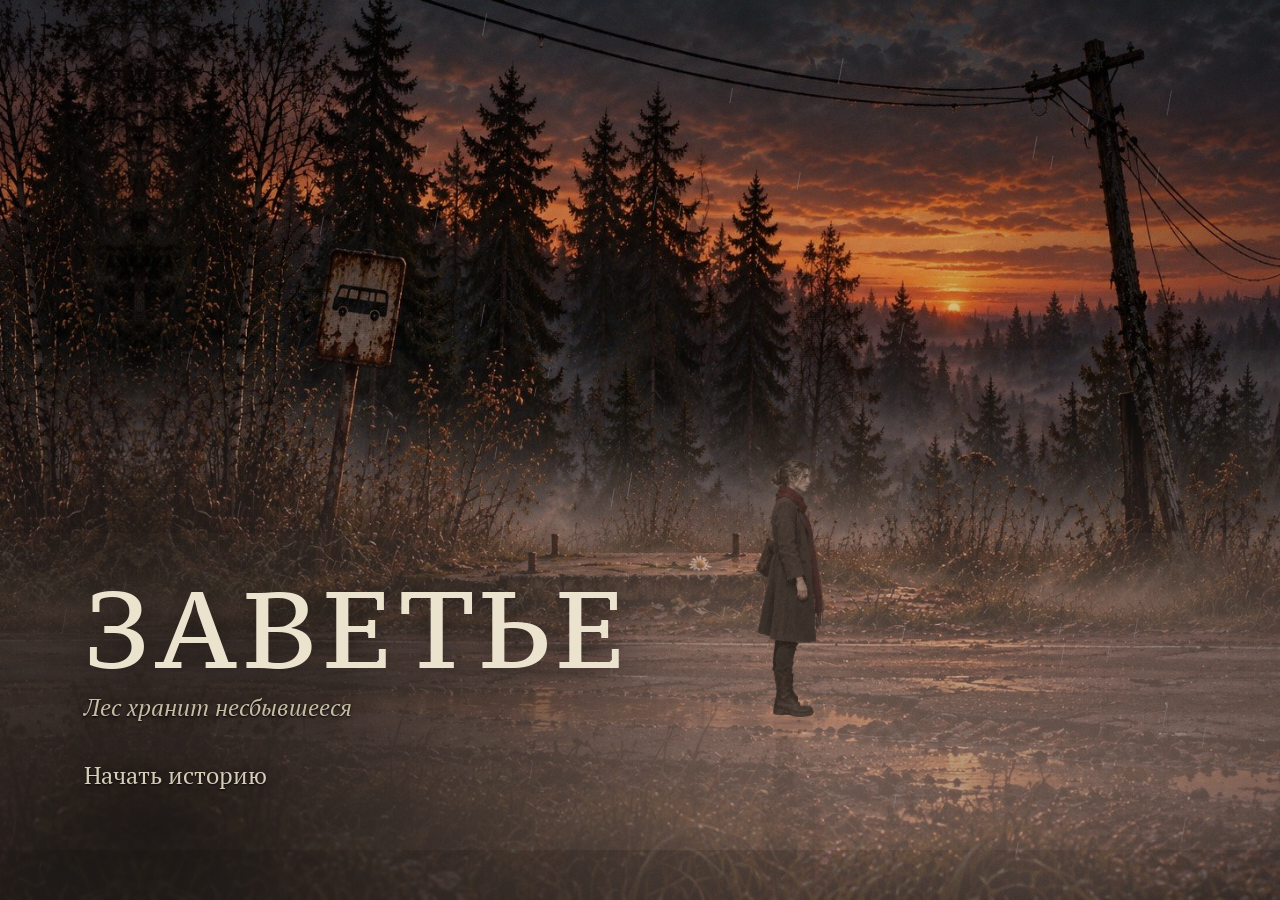
==== commit 99a9e8d3: "Slots for vision illustrations and bus stop art; brief lists missing images Noon vision and the nigh" ====
--- a/zavetye/index.html
+++ b/zavetye/index.html
@@ -50,6 +50,7 @@
 <div class="hint off" id="hint" aria-live="polite"></div>
 <div class="caption" id="caption" aria-live="polite"></div>
 
+<div class="illus" id="illus" aria-hidden="true"><img alt=""></div>
 <div class="portrait" id="portL" aria-hidden="true"><div class="fx"><div class="bob"><img class="cur" alt=""><img alt=""></div></div></div>
 <div class="portrait right" id="portR" aria-hidden="true"><div class="fx"><div class="bob"><img class="cur" alt=""><img alt=""></div></div></div>
 <section class="dlg" id="dlg" hidden aria-live="polite">
--- a/zavetye/css/game.css
+++ b/zavetye/css/game.css
@@ -171,6 +171,10 @@
 .trb:hover{color:var(--milk)}
 .note .trb,.nb .trb{color:var(--graphite)}
 
+/* иллюстрация видения — на весь экран под диалогом */
+.illus{position:fixed;inset:0;z-index:18;opacity:0;pointer-events:none;transition:opacity .9s ease;background:#0b0a09}
+.illus.on{opacity:1}
+.illus img{width:100%;height:100%;object-fit:cover;display:block}
 /* ---------- портреты: не выше ~70% экрана ---------- */
 .portrait{position:fixed;bottom:0;left:max(2vw,8px);z-index:19;height:min(70vh,720px);pointer-events:none;opacity:0;transform:translateX(-24px);transform-origin:50% 100%;transition:opacity .45s ease,transform .45s ease,filter .4s ease}
 .portrait.right{left:auto;right:max(2vw,8px);transform:translateX(24px)}
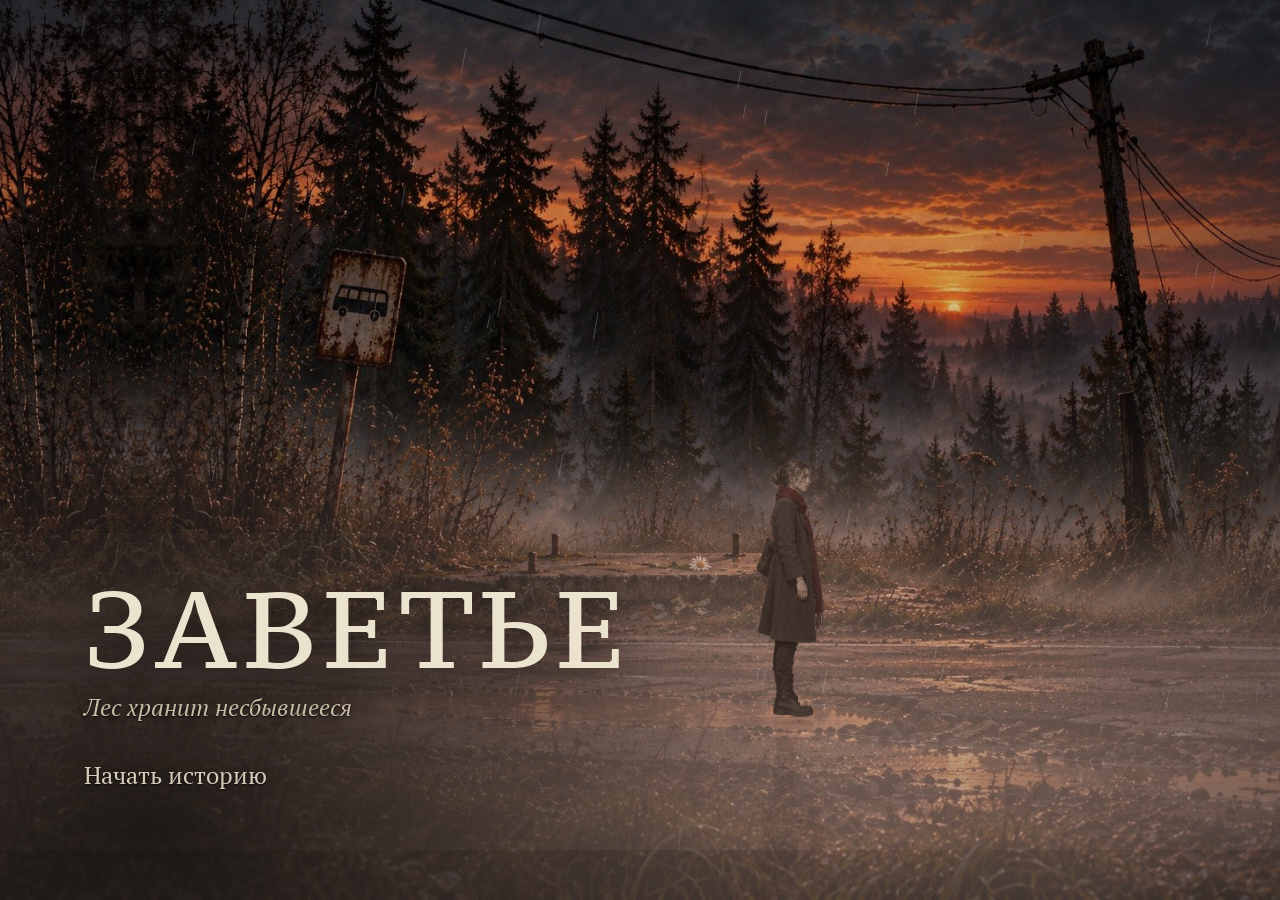
==== commit c7fa9ad0: "More English: writing, new documents, self-check, listening, case words - Restore five smudged lines" ====
--- a/zavetye/index.html
+++ b/zavetye/index.html
@@ -109,6 +109,7 @@
 <script src="js/audio.js"></script>
 <script src="js/ui.js"></script>
 <script src="js/notebook.js"></script>
+<script src="js/english.js"></script>
 <script src="js/main.js"></script>
 </body>
 </html>
--- a/zavetye/css/game.css
+++ b/zavetye/css/game.css
@@ -508,3 +508,39 @@
   .t-wrap{margin-bottom:4vh}.t-title{font-size:52px}.t-acts{margin-top:16px}
   .toast{top:auto;bottom:calc(64vh + 6px);right:12px}
 }
+
+/* ---------- английский: озвучка, стёртые строки, документы, самопроверка, слова ---------- */
+.lsn{display:inline-grid;place-items:center;width:22px;height:22px;margin-left:6px;vertical-align:-4px;border-radius:50%;color:var(--milk-3);border:1px solid currentColor;opacity:.8}
+.lsn svg{width:13px;height:13px}
+.lsn:hover{opacity:1;color:var(--milk)}
+.nb .lsn,.note .lsn{color:var(--graphite)}
+.nb .lsn:hover{color:var(--ink)}
+.gaps{display:flex;flex-direction:column;gap:12px;max-width:62ch;margin:0 0 8px;padding:12px 16px 12px 30px;background-color:var(--paper);background-image:linear-gradient(90deg,transparent 22px,rgba(122,42,38,.4) 22px,rgba(122,42,38,.4) 23px,transparent 23px),linear-gradient(rgba(60,90,130,.14) 1px,transparent 1px),linear-gradient(90deg,rgba(60,90,130,.14) 1px,transparent 1px);background-size:100% 100%,14px 14px,14px 14px;box-shadow:0 2px 7px rgba(40,30,20,.2)}
+.gap p{margin:0;font-size:calc(17px * var(--fs) * var(--vs))}
+.gap.done{margin:0;font-size:calc(17px * var(--fs) * var(--vs))}
+.gap.done b{border-bottom:1.5px solid var(--thread);font-weight:700}
+.blank-w{letter-spacing:.05em;color:var(--graphite)}
+.hint-w{color:var(--graphite);font-size:.88em}
+.gap-opts{display:flex;flex-wrap:wrap;gap:6px;margin-top:6px}
+.gap-o{padding:3px 10px;border:1px solid rgba(37,30,23,.35);font-size:calc(15px * var(--fs) * var(--vs));color:var(--ink);background:rgba(255,255,255,.35)}
+.gap-o:hover{border-color:var(--ink)}
+.gap-o.wrong{text-decoration:line-through;text-decoration-color:var(--thread);color:var(--graphite)}
+.gap-in{width:11em;padding:2px 6px;font:inherit;font-size:calc(16px * var(--fs) * var(--vs));color:var(--ink);background:rgba(255,255,255,.55);border:0;border-bottom:1.5px solid var(--graphite)}
+.gap-in:focus{outline:none;border-bottom-color:var(--ink)}
+.gap-ok{margin-left:6px;font-size:calc(14px * var(--fs) * var(--vs));color:var(--graphite);border-bottom:1px dashed currentColor}
+.ev .opt.right{font-weight:700;border-left-color:var(--ok)}
+.ev .opt.wrong,.ev .opt[data-w]{color:var(--graphite);text-decoration:line-through;text-decoration-color:var(--thread)}
+.ev .opt:disabled{cursor:default}
+.quiz{max-width:62ch;margin:0 0 6px}
+.quiz .opts{display:flex;flex-direction:column;gap:4px}
+.quiz .opt{text-align:left;padding:5px 0 5px 14px;font-size:calc(16px * var(--fs) * var(--vs));line-height:1.4;color:var(--ink);border-left:2px solid transparent}
+.quiz .opt:hover{border-left-color:var(--graphite)}
+.quiz .opt.right{font-weight:700;border-left-color:var(--ok)}
+.quiz .opt.wrong{color:var(--graphite);text-decoration:line-through;text-decoration-color:var(--thread)}
+.quiz .q{font:700 calc(16.5px * var(--fs) * var(--vs))/1.4 var(--body);margin:0 0 6px}
+.words{list-style:none;margin:0;padding:0;columns:2 220px;column-gap:24px;max-width:640px}
+.words li{break-inside:avoid;padding:3px 0;font-size:calc(16px * var(--fs) * var(--vs))}
+.words .ru{color:var(--graphite)}
+.forms{list-style:none;margin:0;padding:0;max-width:64ch}
+.forms li{padding:3px 0;font-size:calc(15.5px * var(--fs) * var(--vs));line-height:1.45}
+.forms .lv{display:inline-block;padding:0 5px;font:400 calc(11.5px * var(--fs) * var(--vs))/1.5 var(--mono);color:var(--graphite);border:1px solid rgba(37,30,23,.3)}
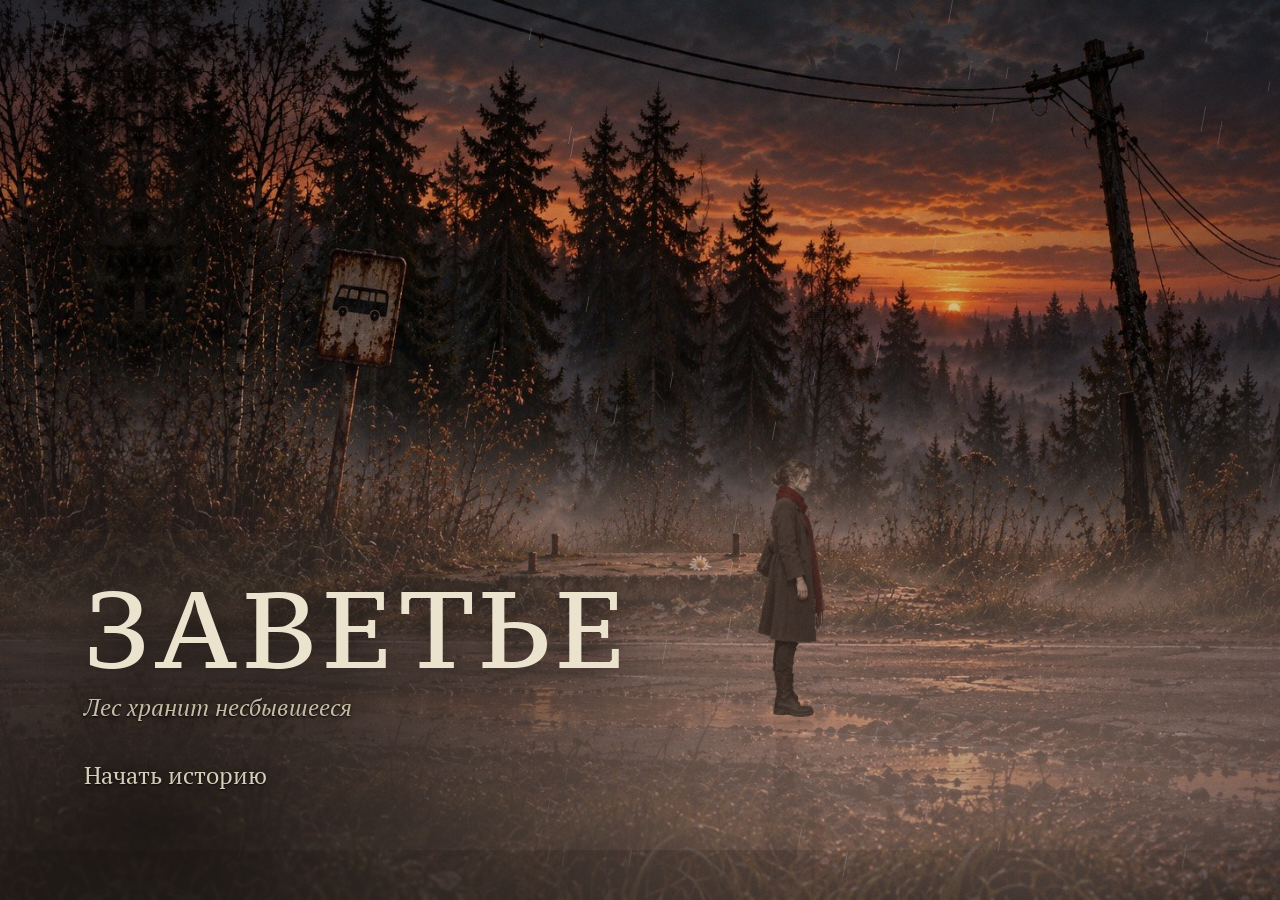
==== commit 2a2252b6: "3D cutscene for the rusalka send-off The first time Anna approaches the fires on the river, a real-t" ====
--- a/zavetye/index.html
+++ b/zavetye/index.html
@@ -110,6 +110,7 @@
 <script src="js/ui.js"></script>
 <script src="js/notebook.js"></script>
 <script src="js/english.js"></script>
+<script src="js/rite3d.js"></script>
 <script src="js/main.js"></script>
 </body>
 </html>
--- a/zavetye/css/game.css
+++ b/zavetye/css/game.css
@@ -544,3 +544,28 @@
 .forms{list-style:none;margin:0;padding:0;max-width:64ch}
 .forms li{padding:3px 0;font-size:calc(15.5px * var(--fs) * var(--vs));line-height:1.45}
 .forms .lv{display:inline-block;padding:0 5px;font:400 calc(11.5px * var(--fs) * var(--vs))/1.5 var(--mono);color:var(--graphite);border:1px solid rgba(37,30,23,.3)}
+
+/* обрядовые песни: строки как запись песни, последняя обрывается */
+.song{display:block;margin:.4em 0 .7em;padding:4px 0 4px 16px;border-left:2px solid var(--thread-2);font:italic 400 calc(17.5px * var(--fs) * var(--vs))/1.55 var(--body);color:var(--milk);max-width:46ch}
+.song-k{display:block;margin-bottom:4px;font:700 calc(12px * var(--fs) * var(--vs))/1.3 var(--body);font-style:normal;letter-spacing:.05em;text-transform:uppercase;color:var(--brass-2)}
+.song-miss{display:block;margin-top:4px;font:400 calc(14px * var(--fs) * var(--vs))/1.3 var(--body);font-style:normal;color:var(--milk-3)}
+.songs{display:flex;flex-wrap:wrap;gap:16px 26px;margin-bottom:10px}
+.nb .song{color:var(--ink);border-left-color:var(--thread);width:300px;max-width:100%;font-size:calc(16px * var(--fs) * var(--vs))}
+.nb .song-k{color:var(--graphite)}
+.nb .song-miss{color:var(--graphite)}
+
+/* ---------- 3D кат-сцены обрядов ---------- */
+.cut{position:fixed;inset:0;z-index:60;background:#05070b;display:none}
+.cut.on{display:block}
+.cut.out{opacity:0;transition:opacity .6s ease}
+.cut-cv{position:absolute;inset:0;width:100%;height:100%;display:block}
+.cut-bar{position:absolute;left:0;right:0;height:8vh;background:#030405;z-index:2}
+.cut-bar.top{top:0}.cut-bar.bot{bottom:0}
+.cut-title{position:absolute;left:0;right:0;top:calc(8vh + 18px);z-index:3;margin:0;text-align:center;font:400 clamp(24px,3.2vw,40px)/1.1 var(--display);letter-spacing:.05em;text-transform:uppercase;color:var(--milk);text-shadow:0 2px 18px rgba(0,0,0,.9);opacity:0;transition:opacity 1.2s ease}
+.cut-title.on{opacity:.92}
+.cut-sub{position:absolute;left:50%;bottom:calc(8vh + 22px);z-index:3;transform:translateX(-50%);max-width:min(720px,calc(100% - 32px));margin:0;text-align:center;font:italic 400 calc(21px * var(--fs) * var(--vs))/1.4 var(--body);color:#f1e6cf;text-shadow:0 1px 3px rgba(0,0,0,.95),0 0 22px rgba(0,0,0,.8);opacity:0;transition:opacity .8s ease}
+.cut-sub.on{opacity:1}
+.cut-skip{position:absolute;right:18px;bottom:calc(8vh + 16px);z-index:4;padding:4px 2px;font:400 calc(15px * var(--fs) * var(--vs))/1 var(--body);color:var(--milk-2);opacity:.7;border-bottom:1px solid transparent}
+.cut-skip:hover{opacity:1;border-bottom-color:var(--milk-2)}
+.cut-fade{position:absolute;inset:0;z-index:5;background:#000;pointer-events:none;opacity:1}
+@media (max-width:760px){ .cut-bar{height:5vh} .cut-sub{bottom:calc(5vh + 54px);font-size:calc(18px * var(--fs) * var(--vs))} .cut-skip{bottom:calc(5vh + 12px)} .cut-title{top:calc(5vh + 14px)} }
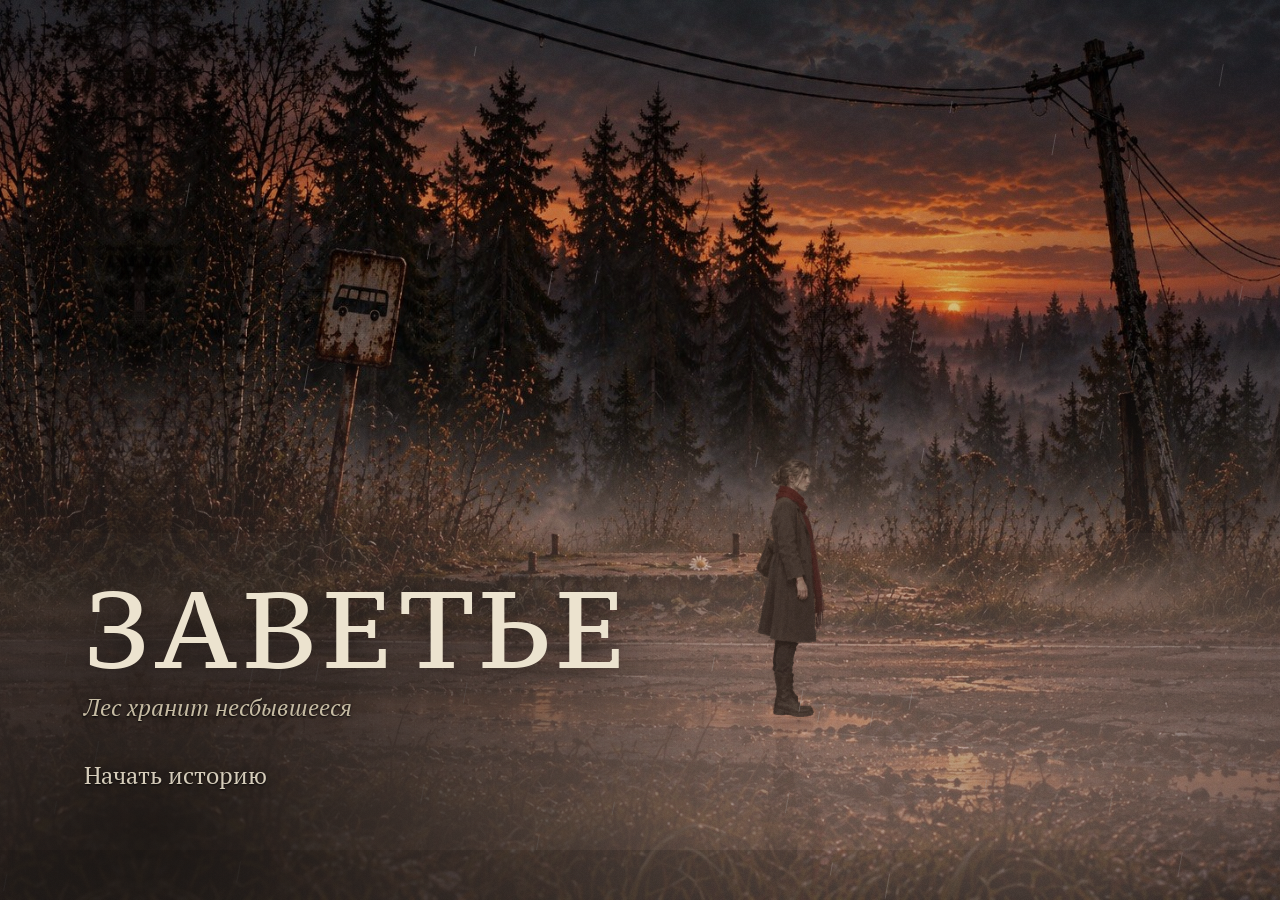
==== commit 80ea4234: "Actions between dialogues: candle search, noon stealth, knot, forest path, run Five short playable e" ====
--- a/zavetye/index.html
+++ b/zavetye/index.html
@@ -111,6 +111,7 @@
 <script src="js/notebook.js"></script>
 <script src="js/english.js"></script>
 <script src="js/rite3d.js"></script>
+<script src="js/acts.js"></script>
 <script src="js/main.js"></script>
 </body>
 </html>
--- a/zavetye/css/game.css
+++ b/zavetye/css/game.css
@@ -569,3 +569,38 @@
 .cut-skip:hover{opacity:1;border-bottom-color:var(--milk-2)}
 .cut-fade{position:absolute;inset:0;z-index:5;background:#000;pointer-events:none;opacity:1}
 @media (max-width:760px){ .cut-bar{height:5vh} .cut-sub{bottom:calc(5vh + 54px);font-size:calc(18px * var(--fs) * var(--vs))} .cut-skip{bottom:calc(5vh + 12px)} .cut-title{top:calc(5vh + 14px)} }
+
+/* ---------- действия (js/acts.js) ---------- */
+.acts{position:fixed;inset:0;z-index:60;background:#05060a;display:none;user-select:none;-webkit-user-select:none;touch-action:none}
+.acts.on{display:block}
+.act-cv{position:absolute;inset:0;width:100%;height:100%;display:block;cursor:crosshair}
+.acts-search .act-cv{cursor:none}
+.act-top{position:absolute;left:0;right:0;top:calc(14px + env(safe-area-inset-top,0px));z-index:2;text-align:center;pointer-events:none;padding:0 16px}
+.act-title{margin:0;font:400 clamp(20px,2.4vw,30px)/1.1 var(--display);letter-spacing:.05em;text-transform:uppercase;color:var(--milk);text-shadow:0 2px 14px rgba(0,0,0,.9)}
+.act-hint{margin:6px auto 0;max-width:640px;font:400 calc(15px * var(--fs) * var(--vs))/1.4 var(--body);color:var(--milk-2);text-shadow:0 1px 3px rgba(0,0,0,.95)}
+.act-count{margin:4px 0 0;font:400 calc(13px * var(--fs) * var(--vs))/1.3 var(--mono);color:var(--milk-3);text-shadow:0 1px 3px rgba(0,0,0,.95);min-height:1em}
+.act-sub{position:absolute;left:50%;bottom:calc(34px + env(safe-area-inset-bottom,0px));z-index:3;transform:translateX(-50%);width:max-content;max-width:min(720px,calc(100% - 32px));margin:0;text-align:center;font:italic 400 calc(20px * var(--fs) * var(--vs))/1.4 var(--body);color:#f1e6cf;text-shadow:0 1px 3px rgba(0,0,0,.95),0 0 22px rgba(0,0,0,.85);opacity:0;transition:opacity .5s ease;pointer-events:none}
+.act-sub.on{opacity:1}
+.acts-noon .act-title{color:#2a1e12;text-shadow:0 0 18px rgba(255,250,235,.9)}
+.acts-noon .act-hint,.acts-noon .act-count{color:#4a3a26;text-shadow:0 0 10px rgba(255,250,235,.9)}
+.act-card{position:absolute;left:50%;top:calc(104px + env(safe-area-inset-top,0px));z-index:3;transform:translateX(-50%);width:min(560px,calc(100% - 32px));padding:12px 18px 12px;background:var(--old);color:var(--ink);box-shadow:0 12px 40px rgba(0,0,0,.6);text-align:center}
+.act-card[hidden]{display:none}
+.act-from{display:block;font:400 calc(12.5px * var(--fs) * var(--vs))/1.2 var(--body);color:var(--graphite);margin-bottom:4px}
+.act-en{font:400 calc(25px * var(--fs) * var(--vs))/1.25 var(--note);color:#1f2c55}
+.act-en u{text-decoration:none;border-bottom:2px solid var(--thread)}
+.act-card .trb{color:var(--graphite)}
+.act-ru{display:block;margin-top:6px;font:italic 400 calc(15px * var(--fs) * var(--vs))/1.35 var(--body);color:var(--graphite)}
+.act-ru[hidden]{display:none}
+.act-alt{position:absolute;right:16px;bottom:calc(84px + env(safe-area-inset-bottom,0px));z-index:3;padding:6px 2px;font:400 calc(15.5px * var(--fs) * var(--vs))/1.2 var(--body);color:var(--milk);border-bottom:1px solid var(--milk-2)}
+.act-alt[hidden]{display:none}
+.act-panel{position:absolute;inset:0;z-index:6;display:flex;flex-direction:column;align-items:center;justify-content:center;gap:18px;padding:24px;background:rgba(4,5,8,.72)}
+.act-panel[hidden]{display:none}
+.act-msg{margin:0;max-width:560px;text-align:center;font:italic 400 calc(21px * var(--fs) * var(--vs))/1.45 var(--body);color:var(--milk)}
+.act-btns{display:flex;gap:26px;flex-wrap:wrap;justify-content:center}
+.act-b{padding:6px 2px;font:400 calc(17px * var(--fs) * var(--vs))/1.2 var(--body);color:var(--milk-2);border-bottom:1px solid transparent}
+.act-b.main{color:var(--milk);border-bottom-color:var(--milk-2)}
+.act-b:hover{color:var(--milk);border-bottom-color:var(--milk)}
+.act-fade{position:absolute;inset:0;z-index:7;background:#000;pointer-events:none;opacity:1;transition:opacity .4s ease}
+.ch .cost.play{color:var(--milk-2)}
+@media (max-width:760px){ .act-card{top:calc(118px + env(safe-area-inset-top,0px))} .act-en{font-size:calc(21px * var(--fs) * var(--vs))} .act-sub{font-size:calc(17px * var(--fs) * var(--vs));bottom:calc(40px + env(safe-area-inset-bottom,0px))} .act-alt{left:16px;right:16px;text-align:center} }
+.acts-noon .act-top{padding:6px 16px 26px;background:radial-gradient(ellipse at 50% 0,rgba(255,250,236,.7),rgba(255,250,236,0) 70%)}
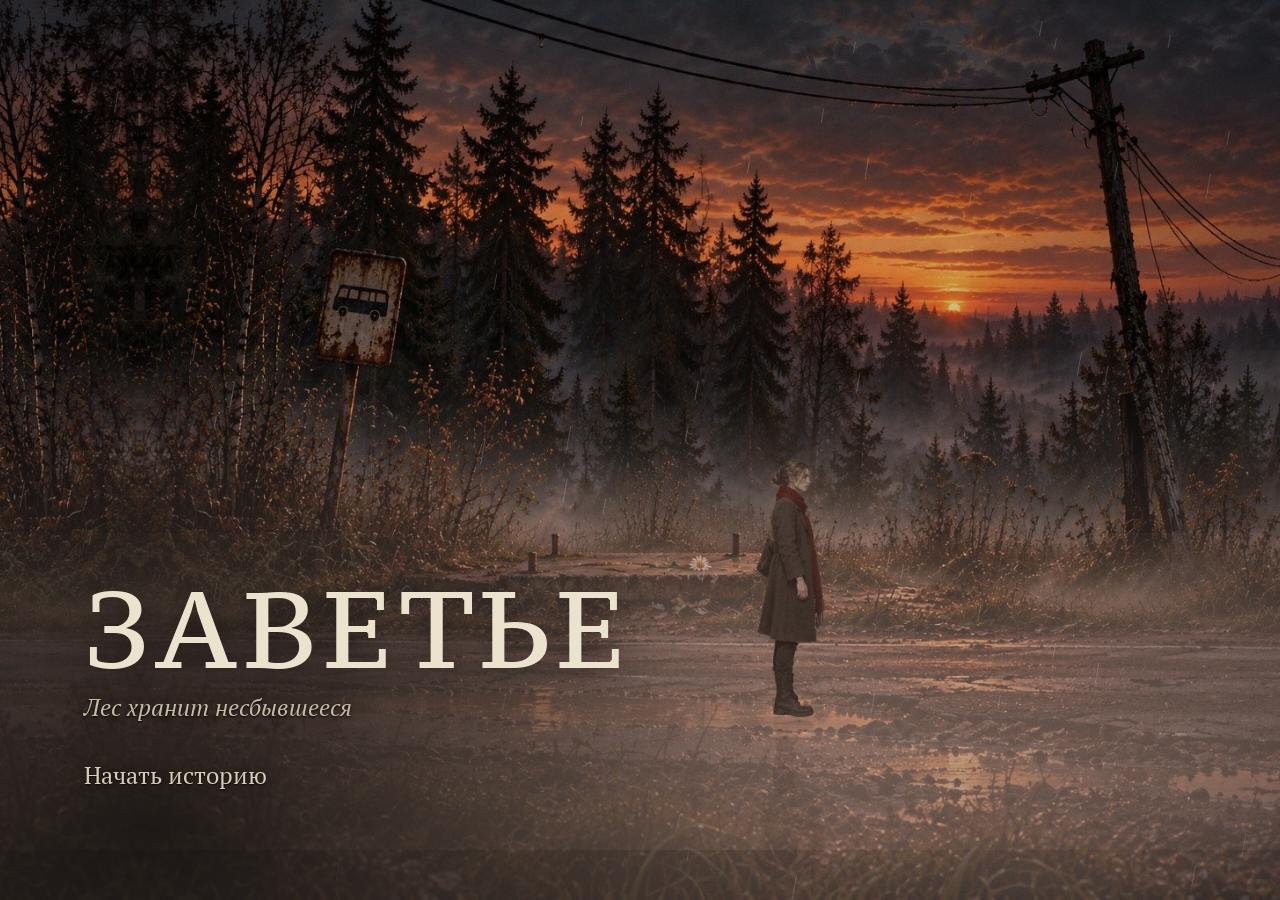
==== commit ffc162b9: "Video support for Kling clips: living portraits and video cutscenes js/video.js plays AI-animated cl" ====
--- a/zavetye/index.html
+++ b/zavetye/index.html
@@ -111,6 +111,7 @@
 <script src="js/notebook.js"></script>
 <script src="js/english.js"></script>
 <script src="js/rite3d.js"></script>
+<script src="js/video.js"></script>
 <script src="js/acts.js"></script>
 <script src="js/main.js"></script>
 </body>
--- a/zavetye/css/game.css
+++ b/zavetye/css/game.css
@@ -604,3 +604,12 @@
 .ch .cost.play{color:var(--milk-2)}
 @media (max-width:760px){ .act-card{top:calc(118px + env(safe-area-inset-top,0px))} .act-en{font-size:calc(21px * var(--fs) * var(--vs))} .act-sub{font-size:calc(17px * var(--fs) * var(--vs));bottom:calc(40px + env(safe-area-inset-bottom,0px))} .act-alt{left:16px;right:16px;text-align:center} }
 .acts-noon .act-top{padding:6px 16px 26px;background:radial-gradient(ellipse at 50% 0,rgba(255,250,236,.7),rgba(255,250,236,0) 70%)}
+
+/* ---------- видео: живые портреты и ролики (js/video.js) ---------- */
+.portrait video.pv{position:absolute;left:0;bottom:0;width:100%;height:auto;opacity:0;transition:opacity .42s ease;pointer-events:none;-webkit-mask-size:100% auto;mask-size:100% auto;-webkit-mask-position:center bottom;mask-position:center bottom;-webkit-mask-repeat:no-repeat;mask-repeat:no-repeat}
+.portrait.right video.pv{left:auto;right:0}
+.portrait video.pv.on{opacity:1}
+.cut-vid{position:absolute;inset:0;width:100%;height:100%;object-fit:cover;background:#000;display:none}
+.cut.vmode .cut-vid{display:block}
+.cut.vmode .cut-cv{display:none}
+@media (orientation:portrait){ .cut-vid{object-fit:contain} }
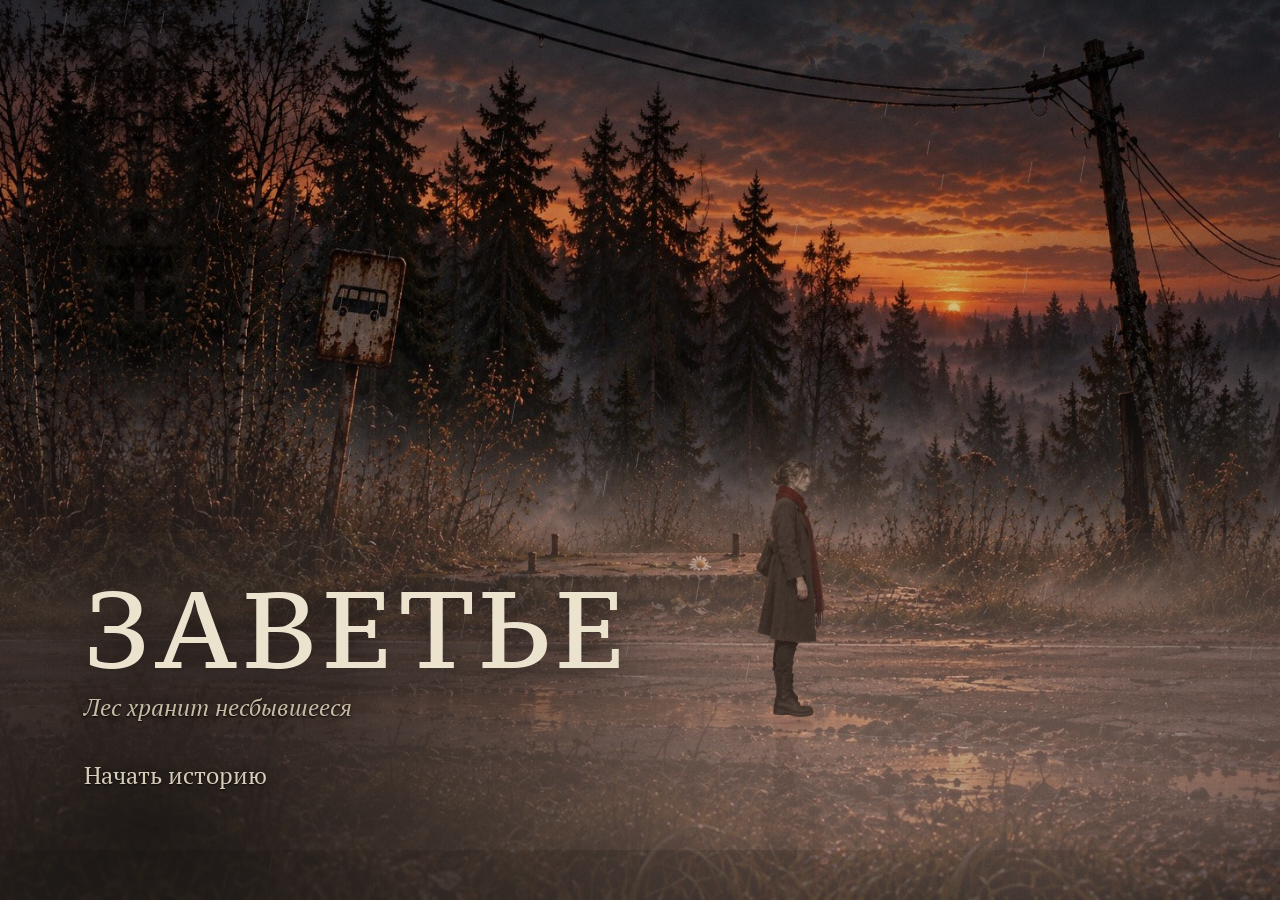
==== commit d7935551: "Living light, signature interactions and a daily English note Light (js/lux.js), anchored to the pai" ====
--- a/zavetye/index.html
+++ b/zavetye/index.html
@@ -46,7 +46,7 @@
 </div>
 
 <div class="area" id="area"><h2 id="areaName"></h2><small id="areaSub"></small></div>
-<button class="prompt" id="prompt" type="button" hidden><i class="dia" aria-hidden="true"></i><span id="promptTx"></span><kbd>E</kbd></button>
+<button class="prompt" id="prompt" type="button" hidden><svg class="knotI" viewBox="0 0 26 14" aria-hidden="true"><path class="th" pathLength="1" d="M1 10C5 3 9 13 13 7s7-5 12-1"/><circle cx="13" cy="7" r="2.7"/></svg><span id="promptTx"></span><kbd>E</kbd></button>
 <div class="hint off" id="hint" aria-live="polite"></div>
 <div class="caption" id="caption" aria-live="polite"></div>
 
@@ -112,6 +112,8 @@
 <script src="js/english.js"></script>
 <script src="js/rite3d.js"></script>
 <script src="js/video.js"></script>
+<script src="js/lux.js"></script>
+<script src="js/feel.js"></script>
 <script src="js/acts.js"></script>
 <script src="js/main.js"></script>
 </body>
--- a/zavetye/css/game.css
+++ b/zavetye/css/game.css
@@ -613,3 +613,51 @@
 .cut.vmode .cut-vid{display:block}
 .cut.vmode .cut-cv{display:none}
 @media (orientation:portrait){ .cut-vid{object-fit:contain} }
+
+/* ---------- плёнка: зерно чуть дрожит, как на проекторе ---------- */
+@media (prefers-reduced-motion:no-preference){ .grain{animation:grainShift .9s steps(9) infinite} }
+@keyframes grainShift{0%{background-position:0 0}11%{background-position:-37px 21px}22%{background-position:54px -12px}33%{background-position:-18px -49px}44%{background-position:71px 33px}55%{background-position:-60px 8px}66%{background-position:12px 66px}77%{background-position:-44px -30px}88%{background-position:29px -61px}100%{background-position:0 0}}
+
+/* ---------- фирменные взаимодействия (js/feel.js, js/lux.js) ---------- */
+/* у предмета — узелок на красной нитке: нитка протягивается, узел затягивается */
+.prompt .knotI{width:26px;height:14px;flex:none;overflow:visible;filter:drop-shadow(0 0 4px rgba(0,0,0,.85))}
+.prompt .knotI .th{fill:none;stroke:var(--thread-2);stroke-width:1.7;stroke-linecap:round;stroke-dasharray:1;stroke-dashoffset:0}
+.prompt .knotI circle{fill:var(--thread-2);stroke:var(--milk);stroke-width:1;transform-origin:13px 7px}
+.prompt:hover .knotI circle{fill:var(--milk)}
+@media (prefers-reduced-motion:no-preference){
+  .prompt .knotI .th{animation:knotThread .55s cubic-bezier(.3,.6,.2,1) both}
+  .prompt .knotI circle{animation:knotTie .45s .4s cubic-bezier(.3,1.6,.5,1) both}
+}
+@keyframes knotThread{from{stroke-dashoffset:1}}
+@keyframes knotTie{from{transform:scale(0)}}
+/* переход между местами: темнота смыкается кругом вокруг Анны */
+.fade.iris{opacity:1;transition:none;-webkit-mask-image:radial-gradient(circle at var(--ix,50%) var(--iy,60%),transparent var(--r,0px),#000 calc(var(--r,0px) + 70px));mask-image:radial-gradient(circle at var(--ix,50%) var(--iy,60%),transparent var(--r,0px),#000 calc(var(--r,0px) + 70px))}
+/* разговор: мир за спиной собеседников уходит в мягкий расфокус */
+#cv{transition:filter .7s ease,transform 1.2s cubic-bezier(.2,.7,.2,1);transform-origin:50% 74%}
+body.talk #cv{filter:brightness(.8) saturate(.9);transform:scale(1.03)}
+@media (pointer:fine) and (min-width:900px){ body.talk #cv{filter:brightness(.8) saturate(.9) blur(1.4px)} }
+@media (prefers-reduced-motion:reduce){ body.talk #cv{transform:none} }
+/* улика: карточка показывается и улетает в тетрадь */
+.flyc{position:fixed;left:50%;top:calc(80px + env(safe-area-inset-top,0px));z-index:41;transform:translateX(-50%);display:grid;grid-template-columns:auto minmax(0,1fr);grid-template-rows:auto auto;column-gap:12px;align-items:center;max-width:min(360px,calc(100% - 32px));padding:10px 16px 11px 12px;background:var(--paper);color:var(--ink);box-shadow:0 18px 40px rgba(0,0,0,.55),0 2px 0 rgba(0,0,0,.2);border-left:3px solid var(--thread);pointer-events:none}
+.flyc img{grid-row:1/3;width:58px;height:58px;object-fit:cover;filter:saturate(.85) contrast(1.05);box-shadow:0 1px 3px rgba(0,0,0,.35)}
+.flyc .k{font:400 calc(11.5px * var(--fs) * var(--vs))/1.2 var(--body);letter-spacing:.05em;text-transform:uppercase;color:var(--graphite)}
+.flyc b{font:700 calc(16.5px * var(--fs) * var(--vs))/1.25 var(--body)}
+.flyc:not(:has(img)){grid-template-columns:minmax(0,1fr)}
+.flyc.gone{opacity:0;transition:opacity .4s}
+.hb .knot.pulse{animation:knotPulse .8s cubic-bezier(.3,1.6,.5,1)}
+@keyframes knotPulse{0%{transform:scale(1)}35%{transform:scale(1.9);box-shadow:0 0 0 2px rgba(19,17,15,.7),0 0 14px rgba(176,55,44,.9)}100%{transform:scale(1)}}
+/* доска версии: новая нить протягивается от тезиса к улике */
+@media (prefers-reduced-motion:no-preference){ .board svg.threads path.fresh{stroke-dasharray:1;stroke-dashoffset:1;animation:threadIn .9s .1s cubic-bezier(.4,.1,.2,1) forwards} }
+@keyframes threadIn{to{stroke-dashoffset:0}}
+/* записка дня: утреннее повторение английского в разговоре */
+.daily{margin:.2em 0 .4em;max-width:60ch}
+.daily-h{margin:0 0 .5em}
+.daily-q{margin:0 0 .5em;padding-left:12px;border-left:1.5px solid var(--brass);font-style:italic;color:var(--milk)}
+.daily-o{display:flex;flex-direction:column;gap:2px}
+.dopt{text-align:left;padding:5px 10px 5px 12px;font:400 calc(17px * var(--fs) * var(--vs))/1.35 var(--body);color:var(--milk-2);border-left:1.5px solid transparent;transition:border-color .2s,padding .2s,color .2s}
+.dopt:hover:not(:disabled),.dopt:focus-visible{border-left-color:var(--milk-2);padding-left:16px;color:var(--milk);outline:none}
+.dopt:disabled{cursor:default}
+.dopt.right{color:var(--milk);border-left-color:var(--brass)}
+.dopt.wrong{color:var(--milk-3);text-decoration:line-through;text-decoration-color:var(--thread-2)}
+.daily-r{margin:.5em 0 0;min-height:1.2em;color:var(--milk-2)}
+.daily-r b{color:var(--brass-2)}
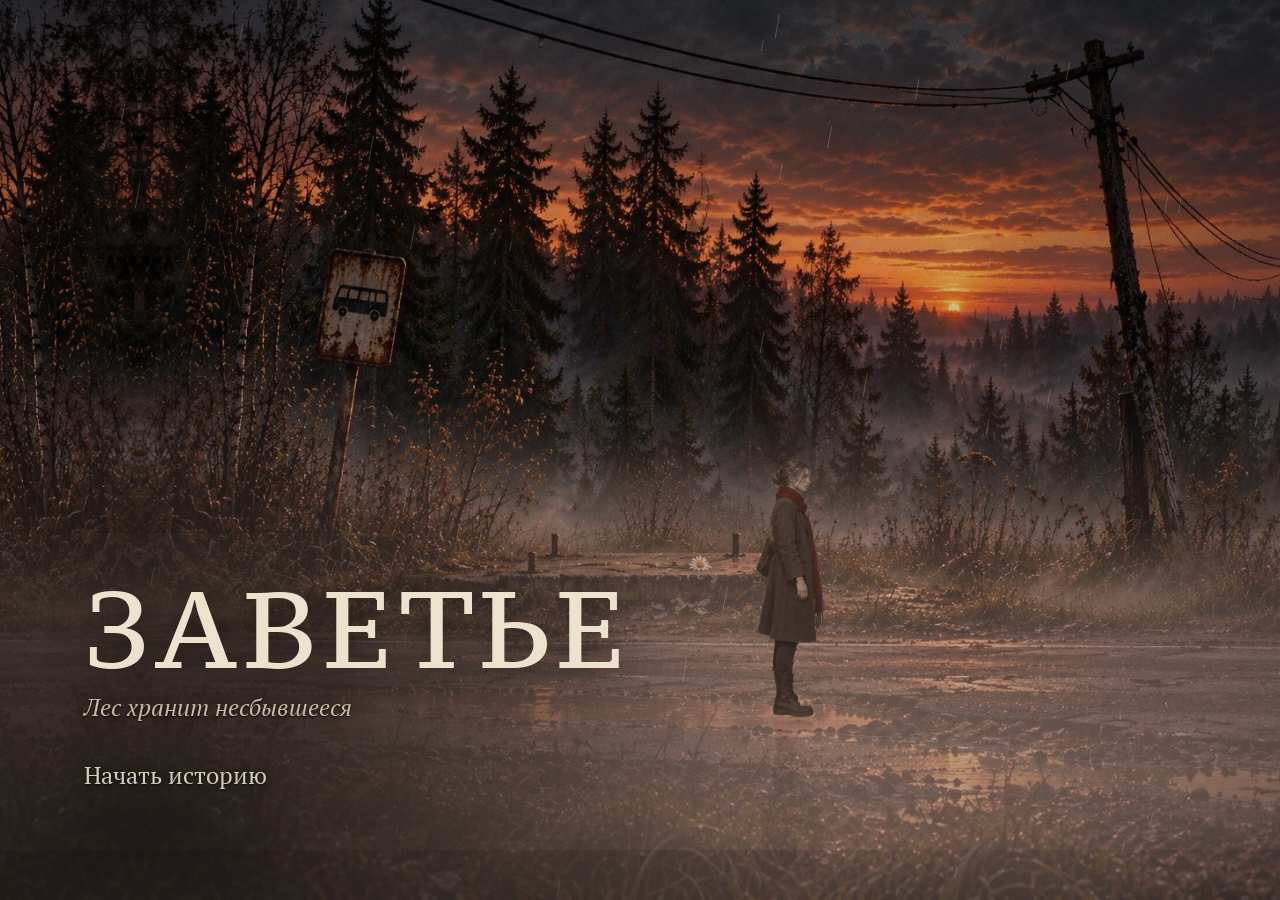
==== commit ca9d3085: "Opening legend cutscene; frame-by-frame Anna pipeline Intro (js/intro.js), before the prologue on ev" ====
--- a/zavetye/index.html
+++ b/zavetye/index.html
@@ -105,6 +105,7 @@
 <script src="js/world.js"></script>
 <script src="js/render.js"></script>
 <script src="js/art.js"></script>
+<script src="js/anna_frames.js"></script>
 <script src="js/draw.js"></script>
 <script src="js/audio.js"></script>
 <script src="js/ui.js"></script>
@@ -114,6 +115,7 @@
 <script src="js/video.js"></script>
 <script src="js/lux.js"></script>
 <script src="js/feel.js"></script>
+<script src="js/intro.js"></script>
 <script src="js/acts.js"></script>
 <script src="js/main.js"></script>
 </body>
--- a/zavetye/css/game.css
+++ b/zavetye/css/game.css
@@ -661,3 +661,62 @@
 .dopt.wrong{color:var(--milk-3);text-decoration:line-through;text-decoration-color:var(--thread-2)}
 .daily-r{margin:.5em 0 0;min-height:1.2em;color:var(--milk-2)}
 .daily-r b{color:var(--brass-2)}
+
+/* ---------- тетрадь-разворот: на большом экране — книга на две страницы ---------- */
+.book.spread{width:min(calc(1180px * var(--vs)),calc(100% - 46px));height:min(calc(800px * var(--vs)),100%);perspective:2600px}
+.book.spread .page{column-count:2;column-gap:132px;column-fill:auto;overflow:hidden;padding:36px 66px 66px;
+  background-image:
+    linear-gradient(90deg,transparent 46px,rgba(122,42,38,.4) 46px,rgba(122,42,38,.4) 47.5px,transparent 47.5px),
+    linear-gradient(90deg,transparent calc(50% + 46px),rgba(122,42,38,.4) calc(50% + 46px),rgba(122,42,38,.4) calc(50% + 47.5px),transparent calc(50% + 47.5px)),
+    linear-gradient(90deg,transparent calc(50% - 46px),rgba(40,28,18,.07) calc(50% - 14px),rgba(40,28,18,.3) 50%,rgba(40,28,18,.07) calc(50% + 14px),transparent calc(50% + 46px)),
+    repeating-linear-gradient(180deg,transparent 0 31px,rgba(60,70,90,.1) 31px 32px);
+  box-shadow:inset 8px 0 18px -10px rgba(0,0,0,.3),inset -8px 0 18px -10px rgba(0,0,0,.25)}
+.book.spread .page .obj,.book.spread .page .person,.book.spread .page .board,.book.spread .page .vs,.book.spread .page .nt,.book.spread .page article,.book.spread .page li,.book.spread .page .quiz,.book.spread .page .gaps,.book.spread .page .song,.book.spread .page figure{break-inside:avoid}
+.book.spread .page h3,.book.spread .page .case-h,.book.spread .page .case-q{break-after:avoid}
+.book.spread .board{margin-bottom:10px}
+/* «Люди» на развороте — досье: крупный снимок слева, текст справа */
+.book.spread .people{display:flex;flex-direction:column;gap:22px}
+.book.spread .person{width:100%;display:grid;grid-template-columns:min(190px,44%) minmax(0,1fr);column-gap:18px;align-items:start}
+.book.spread .person .ph{grid-row:1/span 6}
+.book.spread .person p{margin-top:0}
+/* номера страниц и перелистывание */
+.bk-foot{position:absolute;left:66px;right:66px;bottom:14px;z-index:3;display:flex;justify-content:space-between;pointer-events:none}
+.bk-foot[hidden]{display:none}
+.bk-foot button{pointer-events:auto;padding:4px 6px;font:400 calc(14px * var(--fs) * var(--vs))/1 var(--mono);color:var(--graphite)}
+.bk-foot button span{font:400 calc(20px * var(--fs) * var(--vs))/1 var(--body);vertical-align:-1px}
+.bk-foot button:hover:not(:disabled){color:var(--thread)}
+.bk-foot button:disabled{cursor:default}
+.bk-foot button:disabled span{visibility:hidden}
+.bk-foot.single span{display:none}
+/* лист, который переворачивается: лицевая сторона — старая страница, оборот — новая */
+.leaf,.leaf-under{position:absolute;z-index:4;overflow:hidden;pointer-events:none}
+.leaf{overflow:visible;transform-style:preserve-3d}
+.leaf.fwd{transform-origin:0 50%}
+.leaf.back{transform-origin:100% 50%}
+.leaf .face{position:absolute;inset:0;overflow:hidden;backface-visibility:hidden;-webkit-backface-visibility:hidden;background:var(--paper)}
+.leaf .face.back{transform:rotateY(180deg)}
+.leaf .face::after{content:"";position:absolute;inset:0;pointer-events:none;background:linear-gradient(90deg,rgba(40,28,18,.18),rgba(40,28,18,0) 30%,rgba(255,255,255,.08) 70%,rgba(40,28,18,.12))}
+.leaf.fwd{box-shadow:-18px 0 40px -20px rgba(0,0,0,.6)}
+.pclone{position:absolute;top:0;overflow:hidden!important}
+/* улики на развороте — плотнее: снимок или рисунок слева, подпись и текст справа */
+.book.spread .objs{display:block}
+.book.spread .obj{display:inline-block;vertical-align:top;width:100%;margin:0 0 24px}   /* цельный блок: не рвётся между страницами */
+.book.spread .obj:has(> .photo,> .drawing){display:inline-grid;grid-template-columns:150px minmax(0,1fr);column-gap:16px;align-items:start}
+.book.spread .obj:has(> .photo,> .drawing) > .photo,.book.spread .obj:has(> .photo,> .drawing) > .drawing{grid-column:1;grid-row:1/span 5}
+.book.spread .obj:has(> .photo,> .drawing) > :not(.photo):not(.drawing){grid-column:2}
+.book.spread .obj .photo + .txt{margin-top:0}
+
+/* ---------- вступление: легенда о свадьбе 1962 года (js/intro.js) ---------- */
+.intro{position:fixed;inset:0;z-index:62;background:#050608;display:none}
+.intro.on{display:block}
+.in-cv{position:absolute;inset:0;width:100%;height:100%;display:block}
+.in-line{position:absolute;left:50%;bottom:calc(8vh + 30px);z-index:3;transform:translateX(-50%);width:max-content;max-width:min(760px,calc(100% - 32px));margin:0;text-align:center;font:400 calc(22px * var(--fs) * var(--vs))/1.45 var(--body);color:#f1e6cf;text-shadow:0 1px 3px rgba(0,0,0,.95),0 0 24px rgba(0,0,0,.85);opacity:0;transition:opacity .9s ease;text-wrap:balance}
+.in-line.on{opacity:1}
+.in-line.in-song{font-style:italic;color:#e9d6ad}
+.in-title{position:absolute;inset:0;z-index:3;display:flex;flex-direction:column;align-items:center;justify-content:center;gap:10px;pointer-events:none;opacity:0;transition:opacity 1.6s ease}
+.in-title.on{opacity:1}
+.in-title b{font:400 clamp(44px,8vw,96px)/1 var(--display);letter-spacing:.05em;text-transform:uppercase;color:var(--milk);text-shadow:0 4px 30px rgba(0,0,0,.8)}
+.in-title i{font:italic 400 calc(20px * var(--fs) * var(--vs))/1.3 var(--body);color:var(--milk-2);text-shadow:0 2px 12px rgba(0,0,0,.9)}
+.in-fade{position:absolute;inset:0;z-index:5;background:#000;pointer-events:none;opacity:1}
+.in-skip{z-index:6}
+@media (max-width:760px){ .in-line{bottom:calc(5vh + 58px);font-size:calc(18px * var(--fs) * var(--vs))} }
